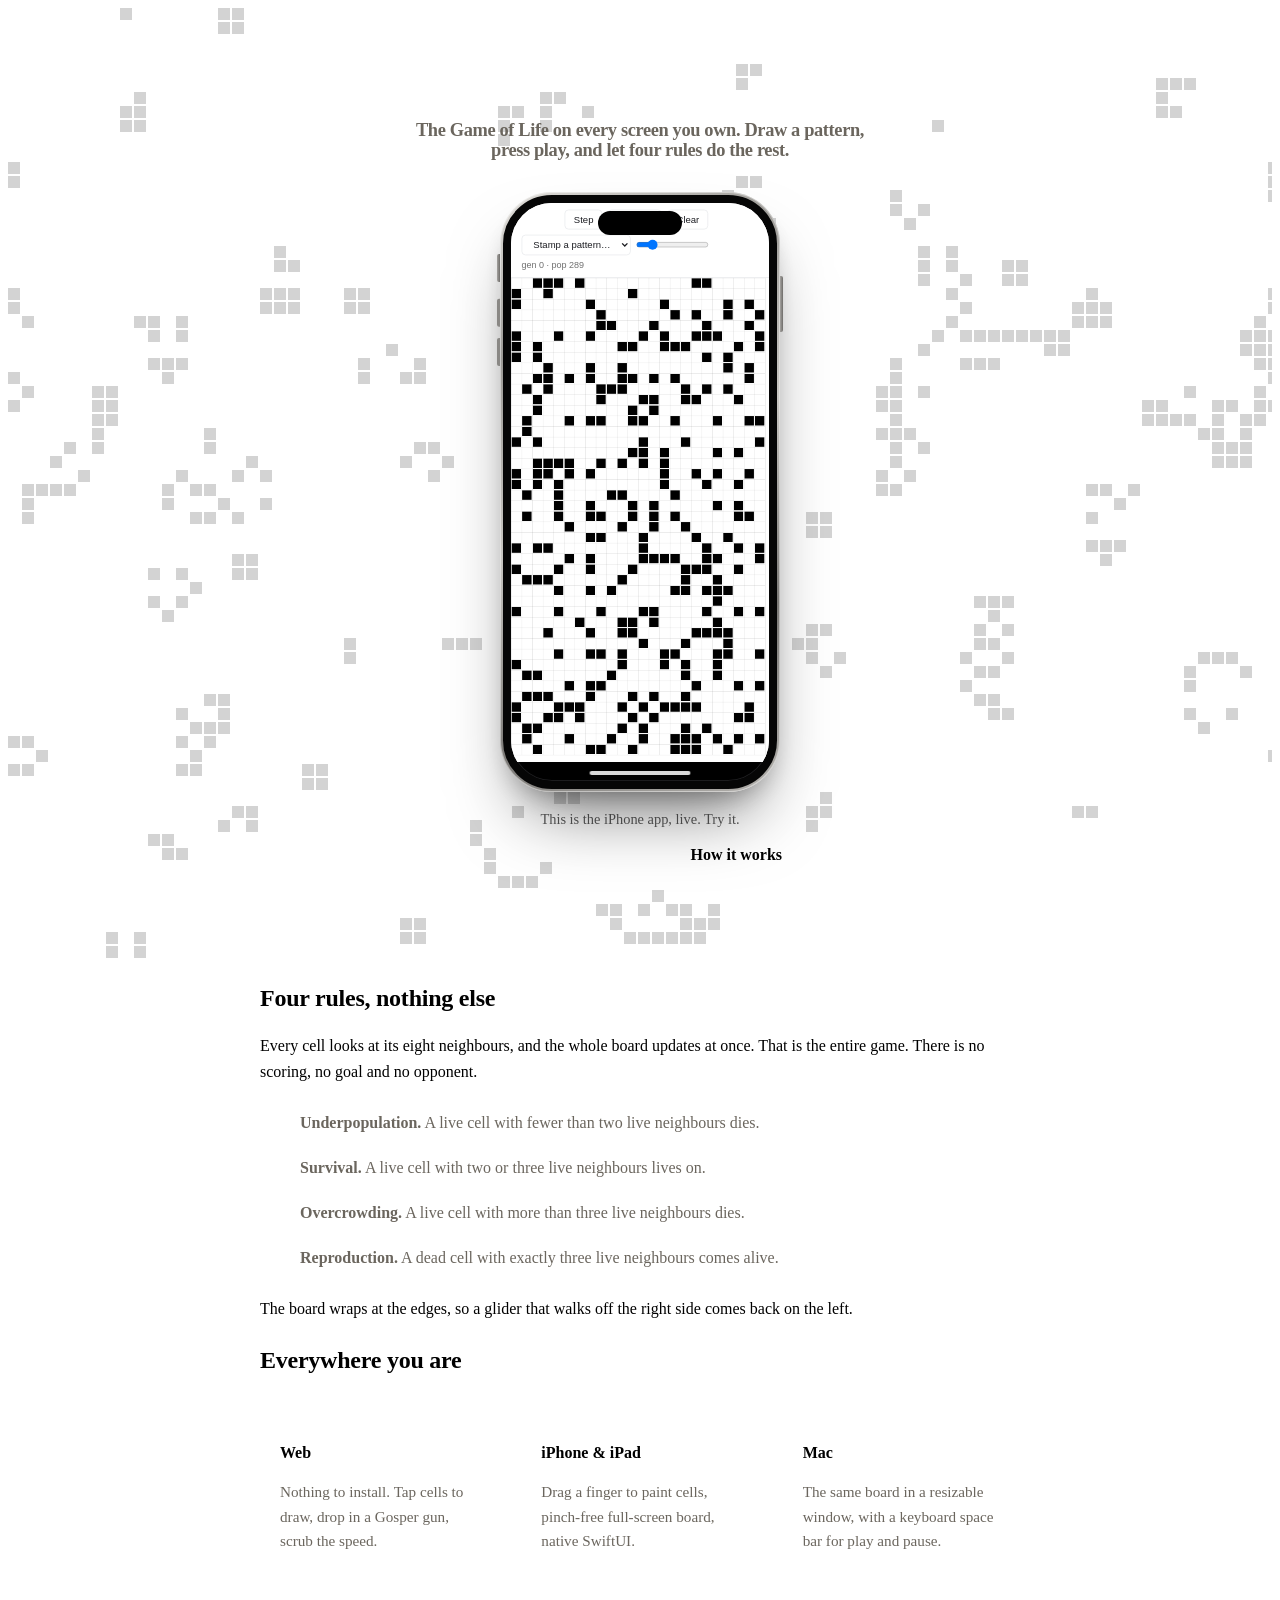
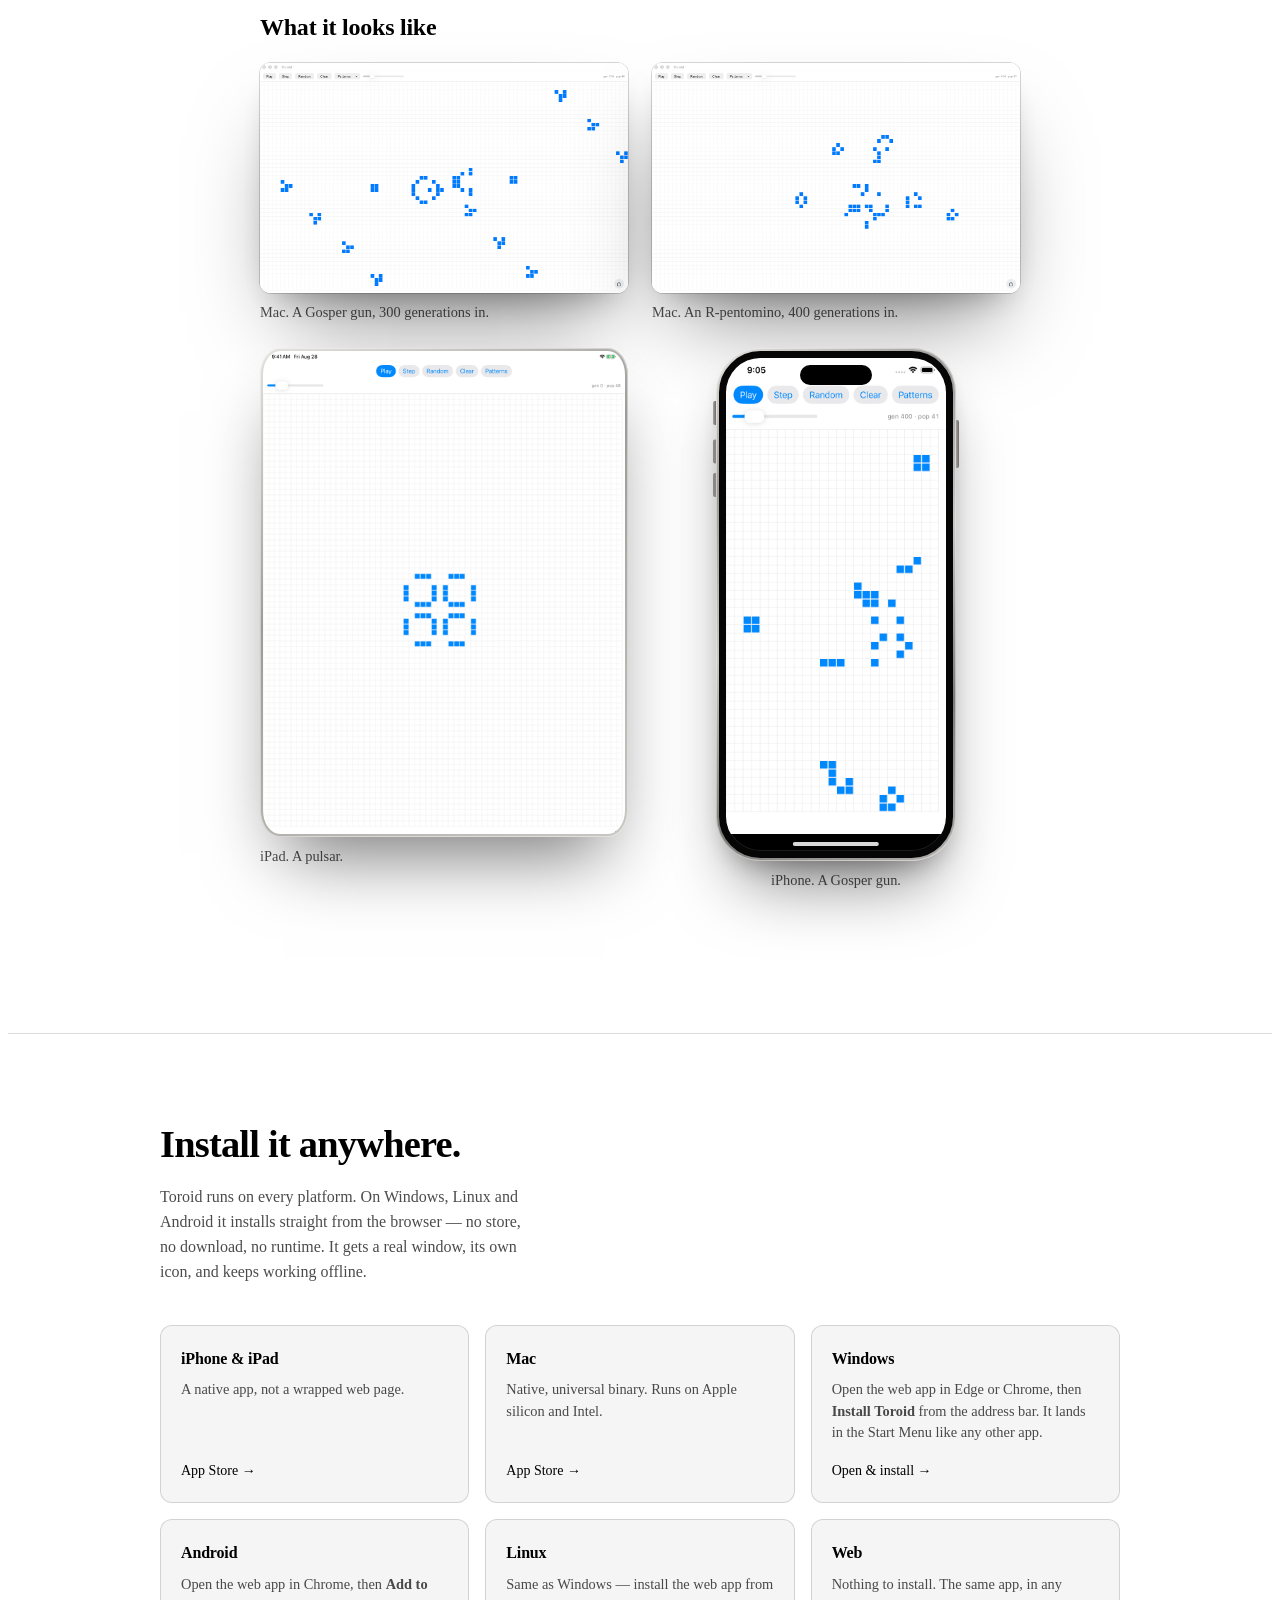
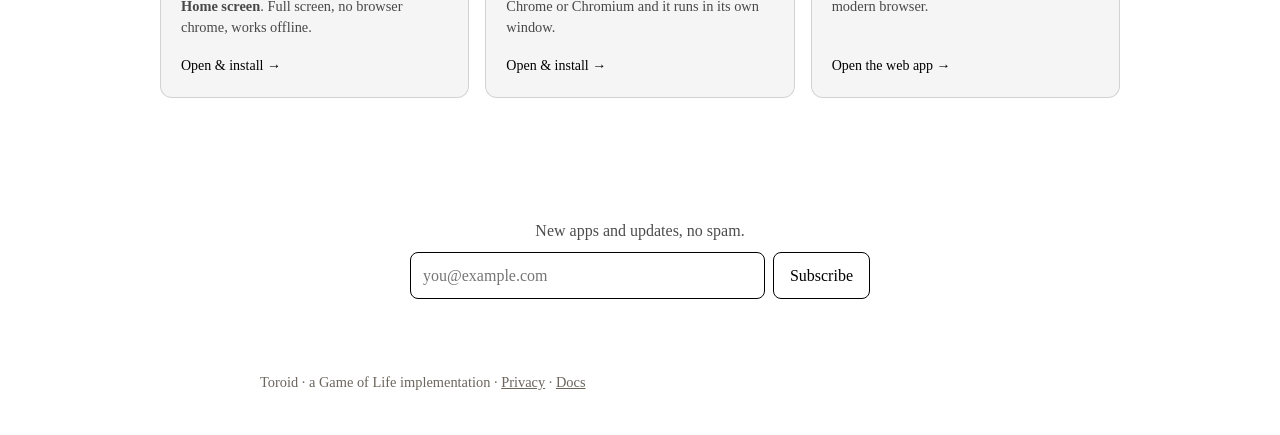
==== index.html @ a373581d "Landing: all content in landmarks, readable links and dark button, small text at 4.5:1 (axe clean) C" ====
<!DOCTYPE html>
<html lang="en">
<head>
<script>document.documentElement.classList.add('js');</script>
<meta charset="UTF-8">
<meta name="viewport" content="width=device-width, initial-scale=1.0">
<title>Toroid: the Game of Life, on every screen you own</title>
<meta property="og:image" content="https://toroid.jaybulb.com/og.png">
<meta property="og:url" content="https://toroid.jaybulb.com/">
<meta name="twitter:card" content="summary_large_image">
<meta name="twitter:image" content="https://toroid.jaybulb.com/og.png">
<link rel="canonical" href="https://toroid.jaybulb.com/">
<meta name="description" content="Conway's Game of Life for web, iPhone, iPad and Mac. Draw a pattern, press play, watch four rules do the rest. No accounts, no network, no ads.">
<meta name="theme-color" content="#f5f0e4">
<meta property="og:title" content="Toroid: the Game of Life">
<meta property="og:description" content="Draw a pattern, press play, watch four rules do the rest. Web, iOS and Mac.">
<meta property="og:type" content="website">
<link rel="icon" href="icon.svg" type="image/svg+xml">
<style>
@import url("https://jaybulb.com/tokens.css");
@import url("devices.css");
:root{--accent:var(--clay);--link:var(--clay-deep);}
@media (prefers-color-scheme: dark){:root{--link:var(--clay);}}
}
*, *::before, *::after { margin: 0; padding: 0; box-sizing: border-box; }
html { scroll-behavior: smooth; }
body {
  background: var(--bg); color: var(--text); font-family: var(--font-body);
  line-height: 1.6; -webkit-font-smoothing: antialiased;
}
a { color: var(--link, var(--accent)); text-decoration: none; }
a:hover { text-decoration: underline; }
.container { max-width: 760px; margin: 0 auto; padding: 0 1.5rem; }

.hero {
  position: relative; isolation: isolate; overflow: hidden;
  background: var(--accent-soft); padding: 6rem 0 5rem; text-align: center;
}
.hero .container { position: relative; z-index: 2; }
/* the hero background is a live board seeded with gliders, the product running */
#hero-canvas {
  position: absolute; inset: 0; z-index: 0; width: 100%; height: 100%;
  opacity: 0.5; pointer-events: none;
}
.hero::after {
  content: ""; position: absolute; inset: 0; z-index: 1; pointer-events: none;
  background: radial-gradient(ellipse at center, var(--accent-soft) 12%, transparent 72%);
}
h1 { font-size: clamp(2.2rem, 6vw, 3.2rem); line-height: 1.1; letter-spacing: -0.02em; }
.tagline { color: var(--text2); font-size: 1.15rem; margin: 1rem auto 2rem; max-width: 30rem; }
/* white on the dark clay (#e07856) is 3:1; solid buttons take the deeper clay in dark. Footer links underline so color is not the only cue. */
@media (prefers-color-scheme: dark) { .btn:not(.ghost) { background: #b5502c; border-color: #b5502c; } }
footer a { text-decoration: underline; }
/* the shared --text2 is 4.3:1 on the paper; a touch darker here so small text reads */
@media (prefers-color-scheme: light) { :root { --text2: #6b665e; } }
.cta { display: inline-flex; gap: 0.75rem; flex-wrap: wrap; justify-content: center; }
.btn {
  display: inline-block; padding: 0.7rem 1.5rem; border-radius: 6px;
  font-weight: 600; border: 1px solid var(--accent); background: var(--accent); color: #fff;
}
.btn:hover { text-decoration: none; opacity: 0.9; }
.btn.ghost { background: transparent; color: var(--link, var(--accent)); }

section { padding: 4rem 0; border-top: 1px solid var(--border); }
h2 { font-size: 1.5rem; letter-spacing: -0.01em; margin-bottom: 1rem; }
p + p { margin-top: 1rem; }
.rules { list-style: none; margin-top: 1rem; }
.rules li { padding: 0.6rem 0; border-bottom: 1px solid var(--border); color: var(--text2); }
.rules li b { color: var(--text); }
.grid { display: grid; gap: 1.5rem; grid-template-columns: repeat(auto-fit, minmax(220px, 1fr)); margin-top: 1.5rem; }
.card { background: var(--bg2); border: 1px solid var(--border); border-radius: 8px; padding: 1.25rem; }
.card h3 { font-size: 1rem; margin-bottom: 0.35rem; }
.card p { color: var(--text2); font-size: 0.95rem; }
footer { border-top: 1px solid var(--border); padding: 2rem 0; color: var(--text2); font-size: 0.9rem; }
.shots{display:grid;grid-template-columns:repeat(auto-fit,minmax(260px,1fr));gap:24px;align-items:start}
.shots figure{margin:0}
.shots .device{--device-w:100%;margin:0 auto}
.shots .device-iphone,.shots .device-android{--device-w:240px}
.shots figure:has(.device-iphone){display:flex;flex-direction:column;align-items:center}
.shots figcaption{margin-top:8px;font-size:.9rem;opacity:.7}

html.js .reveal{opacity:0;transform:translateY(20px)}
html.js .reveal.in-view{opacity:1;transform:translateY(0);transition:opacity .6s ease-out,transform .6s ease-out}
@media (prefers-reduced-motion: reduce){ html.js .reveal{opacity:1;transform:none} }
@media (prefers-reduced-motion: no-preference){ #hero-canvas{will-change:transform} }
</style>
  <link rel="manifest" href="/manifest.webmanifest">
  <link rel="apple-touch-icon" href="/icon-192.png">
  <meta name="apple-mobile-web-app-capable" content="yes">
<script>
// ponytail: UA sniff, good enough for a mockup. iphone is the default. ?embed = app only, for the landing demo frame.
(function(u,d){d=/Android/.test(u)?'android':/iPhone|iPad/.test(u)?'iphone':/Windows/.test(u)?'windows':/Mac/.test(u)?'mac':'iphone';document.documentElement.dataset.device=d;if(/[?&]embed\b/.test(location.search))document.documentElement.classList.add('embed')})(navigator.userAgent);
</script>
<style>
/* Live demo: the real app in a frame matching the visitor's device (nimble treatment) */
.demo{margin:2rem auto 0;text-align:center;position:relative;z-index:2}
.demo .device-screen{aspect-ratio:9/19.5}
.demo .device-mac .device-screen,.demo .device-windows .device-screen{aspect-ratio:16/10}
.demo .device-screen iframe{position:absolute;top:0;left:0;border:0;display:block;transform-origin:0 0;width:390px;height:845px;background:#fff}
.demo .device-mac .device-screen iframe,.demo .device-windows .device-screen iframe{width:1024px;height:640px}
.demo-caption{font-size:.9rem;opacity:.65;margin:1rem 0 0}
.embed .demo,.embed footer,.embed nav{display:none!important}
</style>
</head>
<body>

<header class="hero">
  <canvas id="hero-canvas" aria-hidden="true"></canvas>
  <div class="container">
    <h1 class="tagline">The Game of Life on every screen you own. Draw a pattern, press play, and let four rules do the rest.</h1>
<div class="demo">
  <div class="device device-iphone" id="demoFrame" data-title="Toroid"><div class="device-screen"><iframe id="demoApp" title="Toroid, live" loading="lazy" data-src="play.html?embed"></iframe></div></div>
  <p class="demo-caption">This is the <span id="demoDev">iPhone</span> app, live. Try it.</p>
</div>
<script>
(function(){var names={iphone:'iPhone',android:'Android',mac:'Mac',windows:'Windows'},dev=document.documentElement.dataset.device,f=document.getElementById('demoFrame'),i=document.getElementById('demoApp');
if(!names[dev])dev='iphone';f.className='device device-'+dev;document.getElementById('demoDev').textContent=names[dev];
if(!document.documentElement.classList.contains('embed'))i.src=i.dataset.src;
function fit(){i.style.transform='scale('+(i.parentNode.clientWidth/i.offsetWidth)+')';}fit();addEventListener('resize',fit);})();
</script>

    <div class="cta">
      <a class="btn" href="play.html">Play in the browser</a>
      <a class="btn ghost" href="#rules">How it works</a>
    </div>
  </div>
</header>

<main>
  <section id="rules" class="container reveal">
    <h2>Four rules, nothing else</h2>
    <p>Every cell looks at its eight neighbours, and the whole board updates at once. That is the entire game. There is no scoring, no goal and no opponent.</p>
    <ul class="rules">
      <li><b>Underpopulation.</b> A live cell with fewer than two live neighbours dies.</li>
      <li><b>Survival.</b> A live cell with two or three live neighbours lives on.</li>
      <li><b>Overcrowding.</b> A live cell with more than three live neighbours dies.</li>
      <li><b>Reproduction.</b> A dead cell with exactly three live neighbours comes alive.</li>
    </ul>
    <p>The board wraps at the edges, so a glider that walks off the right side comes back on the left.</p>
  </section>

  <section class="container reveal">
    <h2>Everywhere you are</h2>
    <div class="grid">
      <div class="card"><h3>Web</h3><p>Nothing to install. Tap cells to draw, drop in a Gosper gun, scrub the speed.</p></div>
      <div class="card"><h3>iPhone &amp; iPad</h3><p>Drag a finger to paint cells, pinch-free full-screen board, native SwiftUI.</p></div>
      <div class="card"><h3>Mac</h3><p>The same board in a resizable window, with a keyboard space bar for play and pause.</p></div>
    </div>
  </section>

  <section class="container reveal">
    <h2>What it looks like</h2>
    <div class="shots">
      <figure><div class="device device-mac has-chrome"><div class="device-screen"><img src="screenshots/mac-gun.png" alt="Toroid on Mac, a Gosper gun firing gliders" loading="lazy"></div></div><figcaption>Mac. A Gosper gun, 300 generations in.</figcaption></figure>
      <figure><div class="device device-mac has-chrome"><div class="device-screen"><img src="screenshots/mac-chaos.png" alt="Toroid on Mac, an R-pentomino after 400 generations" loading="lazy"></div></div><figcaption>Mac. An R-pentomino, 400 generations in.</figcaption></figure>
      <figure><div class="device device-ipad"><div class="device-screen"><img src="screenshots/ipad13-pulsar.png" alt="Toroid on iPad, a pulsar" loading="lazy"></div></div><figcaption>iPad. A pulsar.</figcaption></figure>
      <figure><div class="device device-iphone"><div class="device-screen"><img src="screenshots/iphone65-gun.png" alt="Toroid on iPhone, a Gosper gun" loading="lazy"></div></div><figcaption>iPhone. A Gosper gun.</figcaption></figure>
    </div>
  </section>

  <section class="container reveal">
    <h2>No accounts, no network</h2>
    <p>Toroid runs entirely on your device. There is no sign-in, no analytics and nothing to collect, because the game is a few hundred lines of arithmetic and never needs to talk to a server.</p>
  </section>


<style>
#install-anywhere{padding:5rem 0;border-top:1px solid color-mix(in srgb, currentColor 14%, transparent);}
#install-anywhere .xp-wrap{max-width:960px;margin:0 auto;padding:0 1.5rem;}
#install-anywhere h2{font-size:clamp(1.6rem,3.4vw,2.4rem);margin:0 0 .6rem;letter-spacing:-.02em;}
#install-anywhere .xp-lead{max-width:46ch;margin:0 0 2.5rem;opacity:.7;line-height:1.55;}
#install-anywhere .xp-grid{display:grid;gap:1rem;grid-template-columns:repeat(auto-fit,minmax(260px,1fr));}
#install-anywhere .xp-card{background:color-mix(in srgb, currentColor 4%, transparent);border:1px solid color-mix(in srgb, currentColor 14%, transparent);border-radius:12px;padding:1.25rem;display:flex;flex-direction:column;gap:.5rem;}
#install-anywhere .xp-card h3{margin:0;font-size:1rem;letter-spacing:-.01em;}
#install-anywhere .xp-card p{margin:0;font-size:.9rem;line-height:1.5;opacity:.7;flex:1;}
#install-anywhere .xp-card a{margin-top:.5rem;font-size:.875rem;font-weight:500;color:var(--link,var(--accent,currentColor));text-decoration:none;}
#install-anywhere .xp-card a:hover{text-decoration:underline;}
</style>

<section id="install-anywhere">
  <div class="xp-wrap">
    <h2>Install it anywhere.</h2>
    <p class="xp-lead">Toroid runs on every platform. On Windows, Linux and Android it installs straight from the browser &mdash; no store, no download, no runtime. It gets a real window, its own icon, and keeps working offline.</p>
    <div class="xp-grid">
    <div class="xp-card">
      <h3>iPhone &amp; iPad</h3>
      <p>A native app, not a wrapped web page.</p>
      <a href="https://apps.apple.com/app/id6806324937">App Store &rarr;</a>
    </div>
    <div class="xp-card">
      <h3>Mac</h3>
      <p>Native, universal binary. Runs on Apple silicon and Intel.</p>
      <a href="https://apps.apple.com/app/id6806324937">App Store &rarr;</a>
    </div>
    <div class="xp-card">
      <h3>Windows</h3>
      <p>Open the web app in Edge or Chrome, then <strong>Install Toroid</strong> from the address bar. It lands in the Start Menu like any other app.</p>
      <a href="https://toroid.jaybulb.com/play.html">Open &amp; install &rarr;</a>
    </div>
    <div class="xp-card">
      <h3>Android</h3>
      <p>Open the web app in Chrome, then <strong>Add to Home screen</strong>. Full screen, no browser chrome, works offline.</p>
      <a href="https://toroid.jaybulb.com/play.html">Open &amp; install &rarr;</a>
    </div>
    <div class="xp-card">
      <h3>Linux</h3>
      <p>Same as Windows &mdash; install the web app from Chrome or Chromium and it runs in its own window.</p>
      <a href="https://toroid.jaybulb.com/play.html">Open &amp; install &rarr;</a>
    </div>
    <div class="xp-card">
      <h3>Web</h3>
      <p>Nothing to install. The same app, in any modern browser.</p>
      <a href="https://toroid.jaybulb.com/play.html">Open the web app &rarr;</a>
    </div>
    </div>
  </div>
</section>

<!-- Email capture. Posts to authmail.jaybulb.com/signup (Resend "General" audience). No JS: the Worker 303s back to #signed-up. -->
<form class="jb-signup" action="https://authmail.jaybulb.com/signup" method="post">
  <label for="jb-email">New apps and updates, no spam.</label>
  <input id="jb-email" type="email" name="email" placeholder="you@example.com" autocomplete="email" required maxlength="254">
  <input type="text" name="website" tabindex="-1" autocomplete="off" aria-hidden="true" class="jb-hp">
  <button type="submit">Subscribe</button>
  <p id="signed-up" class="jb-msg" role="status">You're on the list.</p>
  <p id="signup-failed" class="jb-msg" role="status">That email didn't work. Try again?</p>
</form>
<style>
.jb-signup{display:flex;flex-wrap:wrap;gap:8px;justify-content:center;max-width:460px;margin:40px auto;padding:0 16px;font:inherit;color:inherit}
.jb-signup label{flex-basis:100%;text-align:center;opacity:.7}
.jb-signup input[type=email]{flex:1;min-width:200px;padding:10px 12px;border:1px solid currentColor;border-radius:8px;background:transparent;color:inherit;font:inherit}
.jb-signup button{padding:10px 16px;border:1px solid currentColor;border-radius:8px;background:transparent;color:inherit;font:inherit;cursor:pointer}
.jb-hp{position:absolute;left:-9999px;width:1px;height:1px}
.jb-msg{display:none;flex-basis:100%;text-align:center;margin:4px 0 0}
.jb-msg:target{display:block}
</style>

</main>

<footer><div class="container">Toroid · a Game of Life implementation · <a href="privacy.html">Privacy</a> &middot; <a href="https://jaybulb.com/docs.html#conway">Docs</a></div></footer>

<script src="life.js"></script>
<script>
// Hero background: a large sparse board, seeded with gliders so there is always motion.
(function () {
  const canvas = document.getElementById('hero-canvas');
  const ctx = canvas && canvas.getContext ? canvas.getContext('2d') : null;
  // The hero board is decoration. If anything about it fails, the page still reads fine
  // without it, so bail quietly rather than breaking the rest of the scripts.
  if (!ctx || typeof Life !== 'function') { if (canvas) canvas.style.display = 'none'; return; }
  const CELL = 14;
  let life, dpr;

  function seed() {
    const r = canvas.getBoundingClientRect();
    if (!r.width || !r.height) return false;
    dpr = window.devicePixelRatio || 1;
    canvas.width = r.width * dpr; canvas.height = r.height * dpr;
    ctx.setTransform(dpr, 0, 0, dpr, 0, 0);
    life = new Life(Math.max(8, Math.ceil(r.width / CELL)), Math.max(8, Math.ceil(r.height / CELL)));
    life.randomize(0.12);
    for (let i = 0; i < 6; i++) {
      life.stamp(PATTERNS.Glider,
        Math.floor(Math.random() * life.cols), Math.floor(Math.random() * life.rows));
    }
    return true;
  }

  function draw() {
    if (!life) return;
    ctx.clearRect(0, 0, canvas.width, canvas.height);
    ctx.fillStyle = getComputedStyle(document.body).getPropertyValue('color');
    ctx.globalAlpha = 0.35;
    for (let y = 0; y < life.rows; y++)
      for (let x = 0; x < life.cols; x++)
        if (life.get(x, y)) ctx.fillRect(x * CELL, y * CELL, CELL - 2, CELL - 2);
    ctx.globalAlpha = 1;
  }

  let last = 0;
  function loop(t) {
    if (!life) { requestAnimationFrame(loop); return; }
    if (t - last > 220) { life.step(); draw(); last = t; }
    // a board that has settled is a dead hero: reseed it
    if (life.generation > 600) seed();
    requestAnimationFrame(loop);
  }

  try {
    seed(); draw();
    if (!window.matchMedia('(prefers-reduced-motion: reduce)').matches) {
      requestAnimationFrame(loop);
      addEventListener('resize', seed);
    }
  } catch (e) {
    canvas.style.display = 'none';
    console.error('Toroid hero:', e);
  }
})();
</script>
  <script>if('serviceWorker' in navigator)addEventListener('load',()=>navigator.serviceWorker.register('/sw.js'));</script>

<script>
// Scroll-triggered reveal for content sections
(function () {
  var els = document.querySelectorAll('.reveal');
  if (!els.length) return;
  var io = new IntersectionObserver(function (entries) {
    entries.forEach(function (e) { if (e.isIntersecting) { e.target.classList.add('in-view'); io.unobserve(e.target); } });
  }, { threshold: 0.1 });
  els.forEach(function (el) { io.observe(el); });
})();
// Subtle parallax on the hero's live board canvas
(function () {
  var canvas = document.getElementById('hero-canvas');
  if (!canvas || window.matchMedia('(prefers-reduced-motion: reduce)').matches) return;
  var ticking = false;
  function apply() { canvas.style.transform = 'translateY(' + (window.scrollY * 0.1) + 'px)'; ticking = false; }
  window.addEventListener('scroll', function () { if (!ticking) { requestAnimationFrame(apply); ticking = true; } }, { passive: true });
})();
</script>
</body>
</html>
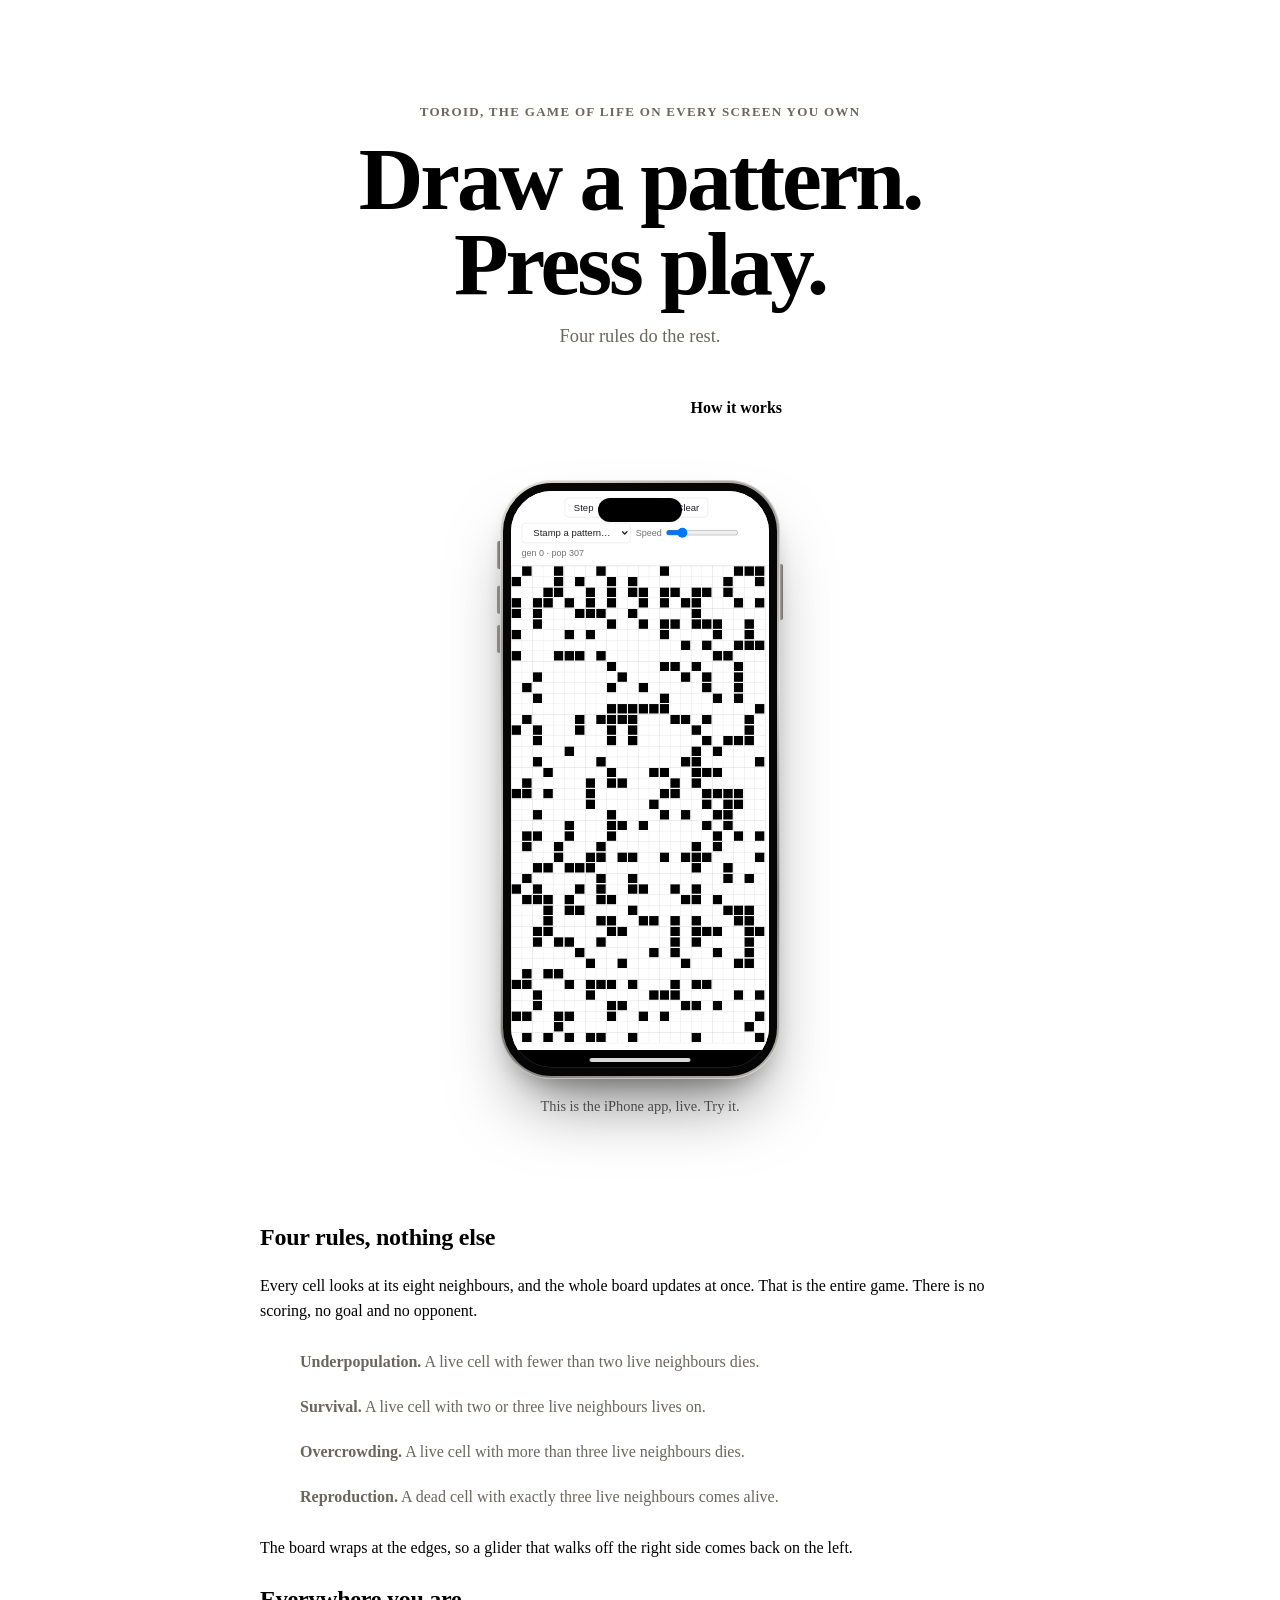
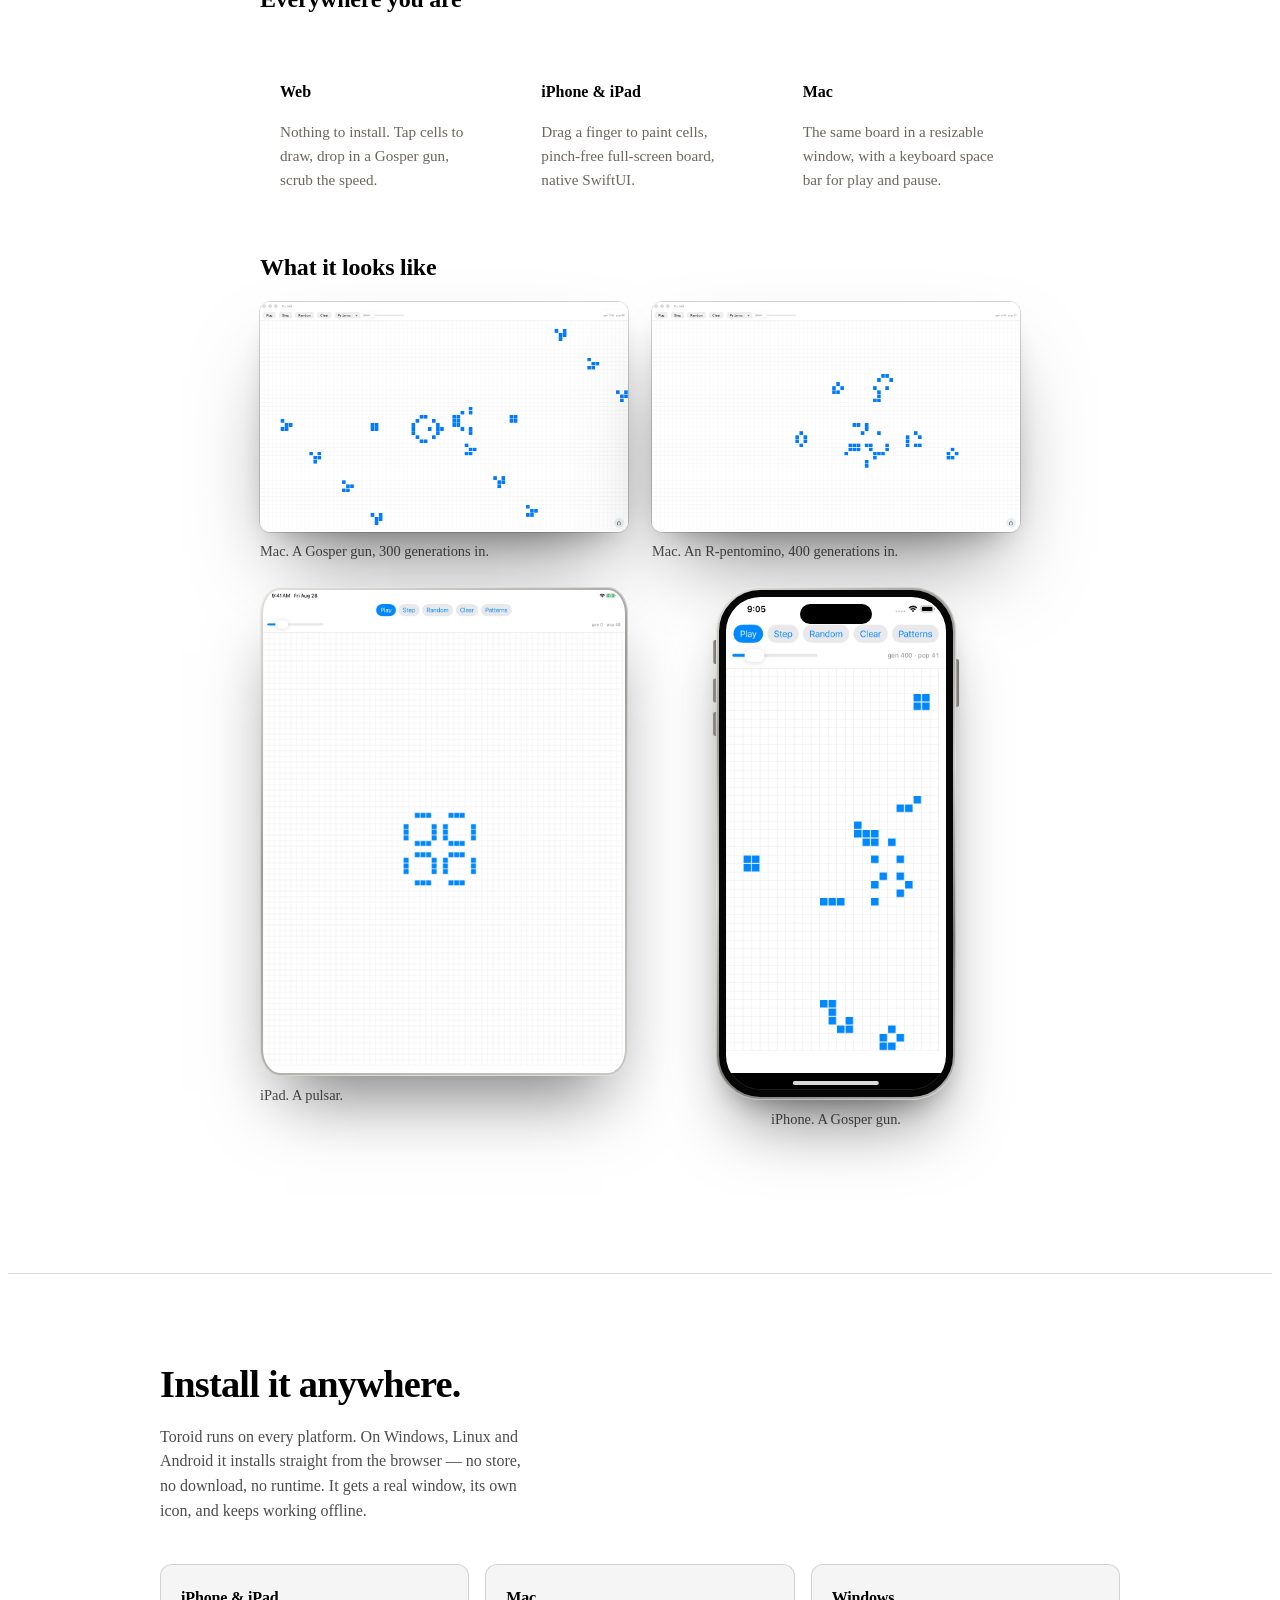
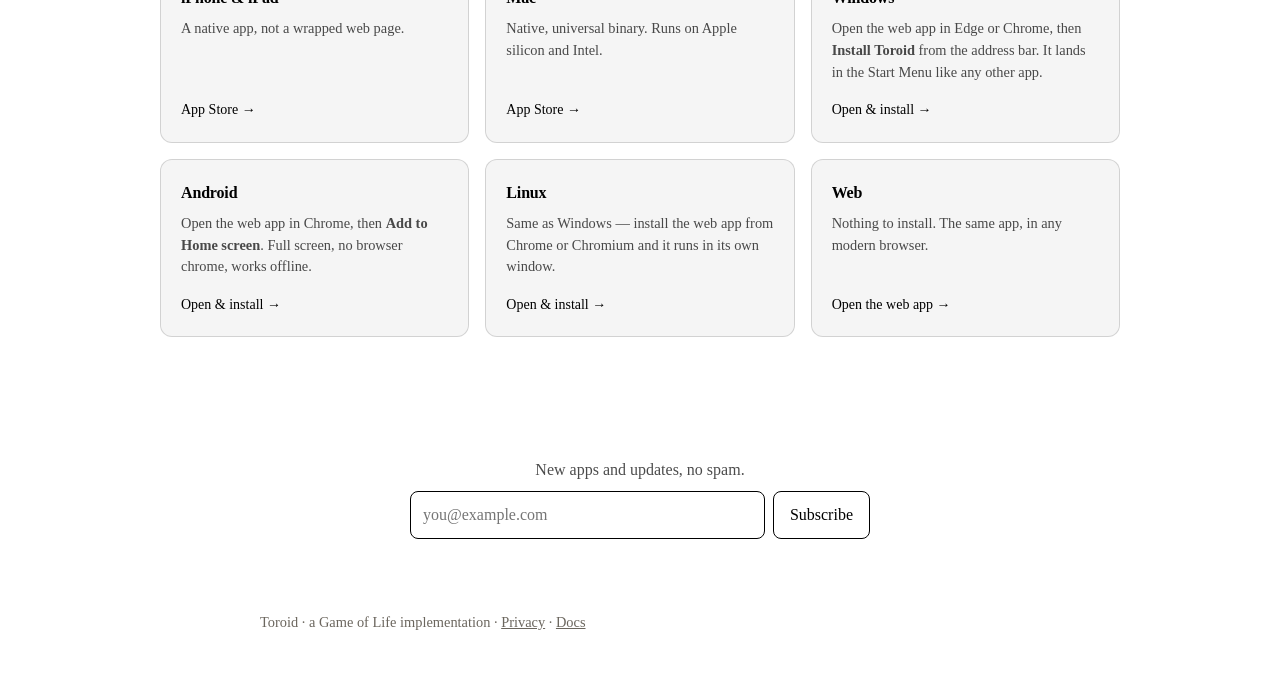
==== commit 1461e873: "Landing: tagline H1 with the name in the label; CSP lets Cloudflare's analytics beacon load Co-Autho" ====
--- a/index.html
+++ b/index.html
@@ -48,6 +48,10 @@
 }
 h1 { font-size: clamp(2.2rem, 6vw, 3.2rem); line-height: 1.1; letter-spacing: -0.02em; }
 .tagline { color: var(--text2); font-size: 1.15rem; margin: 1rem auto 2rem; max-width: 30rem; }
+/* the hero leads with the line that sells; the label carries the name */
+.hero-label { font-size: 13px; line-height: 16px; font-weight: 600; letter-spacing: .1em; text-transform: uppercase; color: var(--text2); margin: 0 0 16px; }
+.hero-h1 { font-size: clamp(44px, 7vw, 104px); line-height: .95; font-weight: 700; letter-spacing: -.035em; max-width: 1000px; margin: 0 auto; text-wrap: balance; }
+.hero .cta + .demo { margin-top: 48px; }
 /* white on the dark clay (#e07856) is 3:1; solid buttons take the deeper clay in dark. Footer links underline so color is not the only cue. */
 @media (prefers-color-scheme: dark) { .btn:not(.ghost) { background: #b5502c; border-color: #b5502c; } }
 footer a { text-decoration: underline; }
@@ -107,7 +111,13 @@
 <header class="hero">
   <canvas id="hero-canvas" aria-hidden="true"></canvas>
   <div class="container">
-    <h1 class="tagline">The Game of Life on every screen you own. Draw a pattern, press play, and let four rules do the rest.</h1>
+    <p class="hero-label">Toroid, the Game of Life on every screen you own</p>
+    <h1 class="hero-h1">Draw a pattern. Press play.</h1>
+    <p class="tagline">Four rules do the rest.</p>
+    <div class="cta">
+      <a class="btn" href="play.html">Play in the browser</a>
+      <a class="btn ghost" href="#rules">How it works</a>
+    </div>
 <div class="demo">
   <div class="device device-iphone" id="demoFrame" data-title="Toroid"><div class="device-screen"><iframe id="demoApp" title="Toroid, live" loading="lazy" data-src="play.html?embed"></iframe></div></div>
   <p class="demo-caption">This is the <span id="demoDev">iPhone</span> app, live. Try it.</p>
@@ -119,10 +129,6 @@
 function fit(){i.style.transform='scale('+(i.parentNode.clientWidth/i.offsetWidth)+')';}fit();addEventListener('resize',fit);})();
 </script>
 
-    <div class="cta">
-      <a class="btn" href="play.html">Play in the browser</a>
-      <a class="btn ghost" href="#rules">How it works</a>
-    </div>
   </div>
 </header>
 
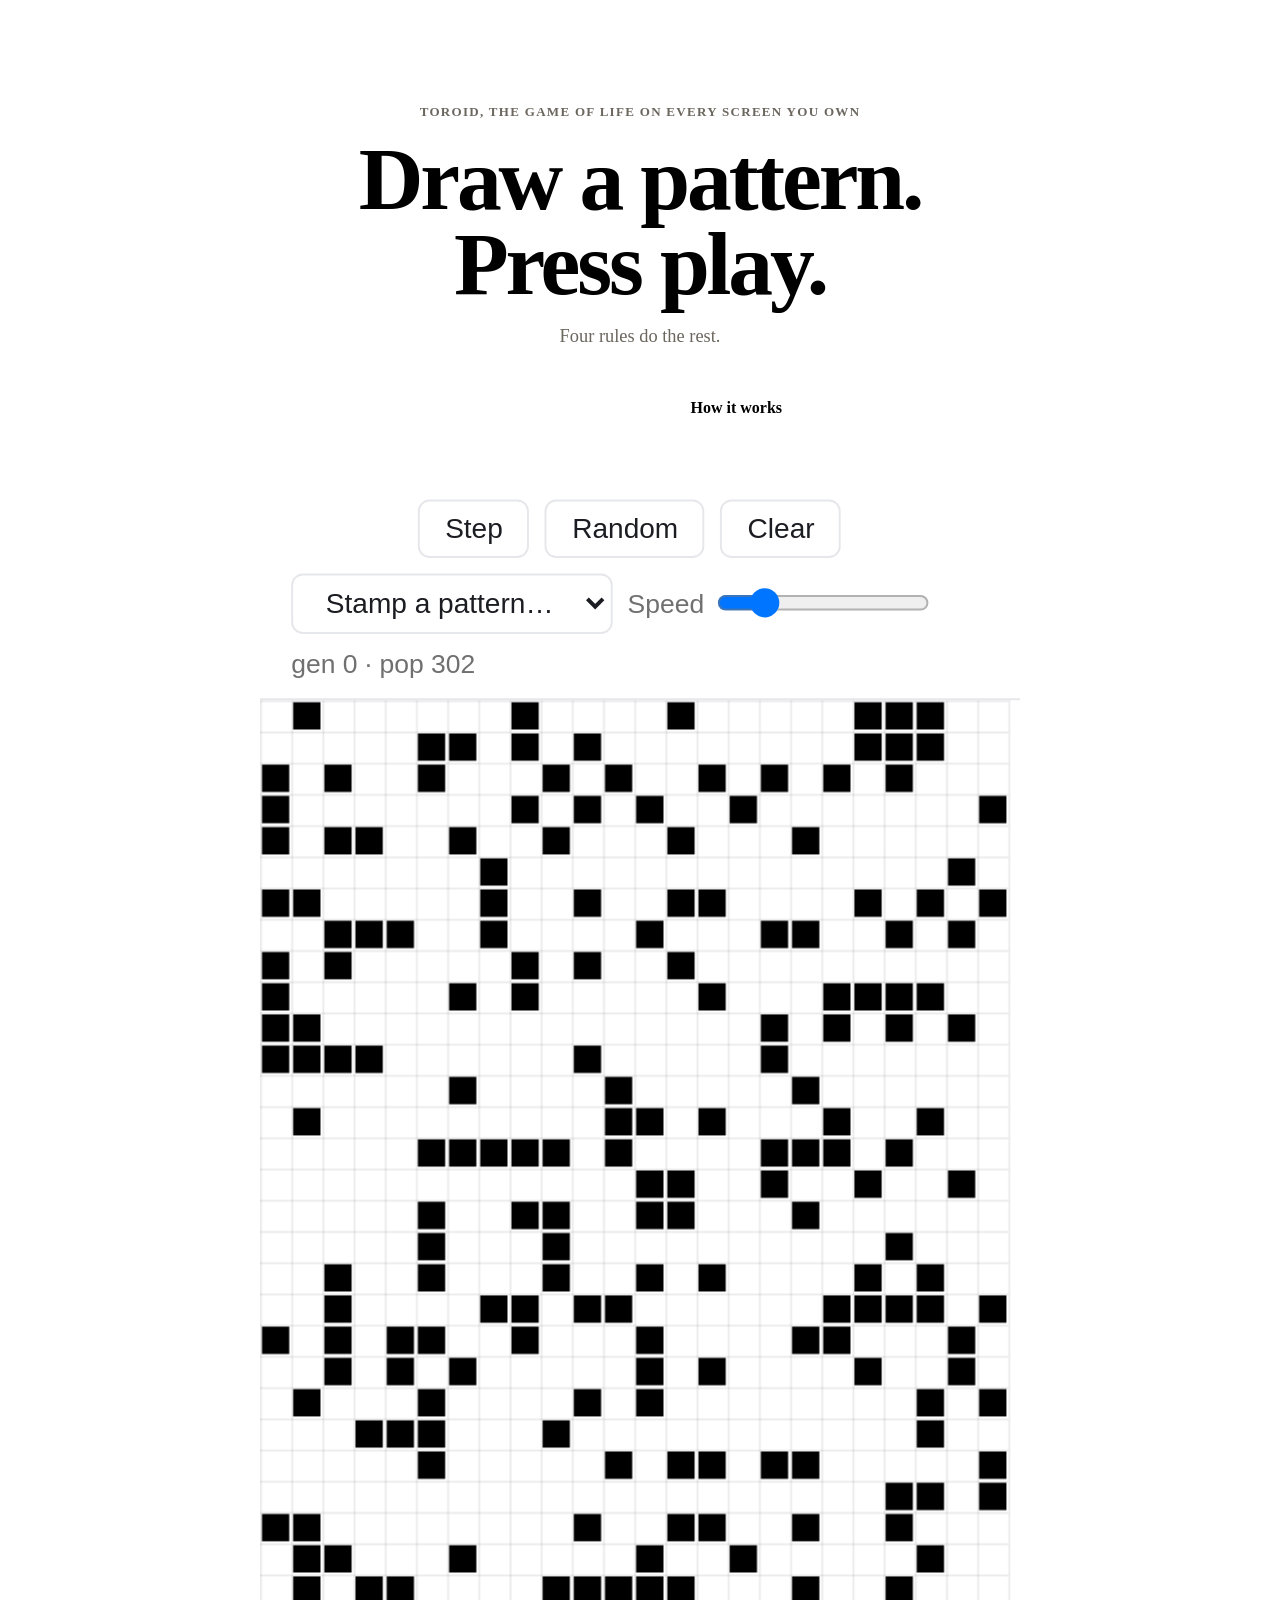
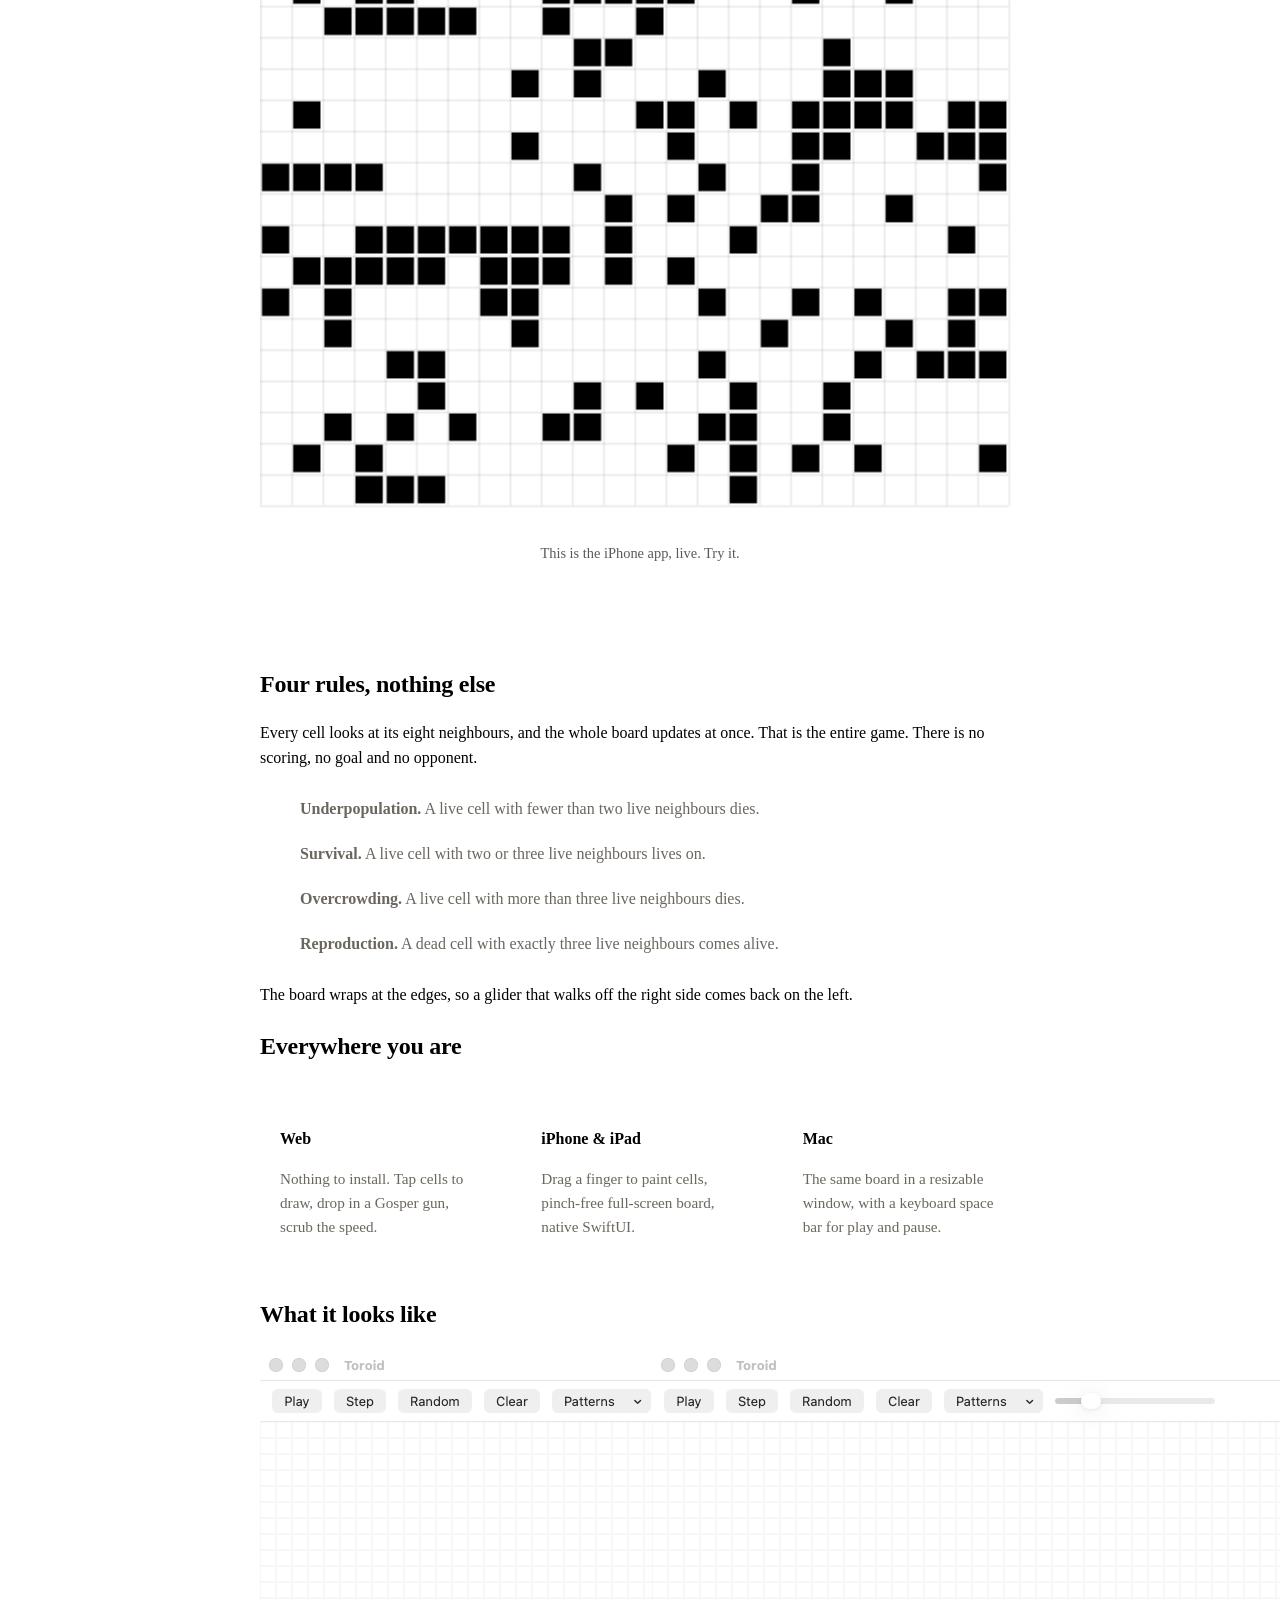
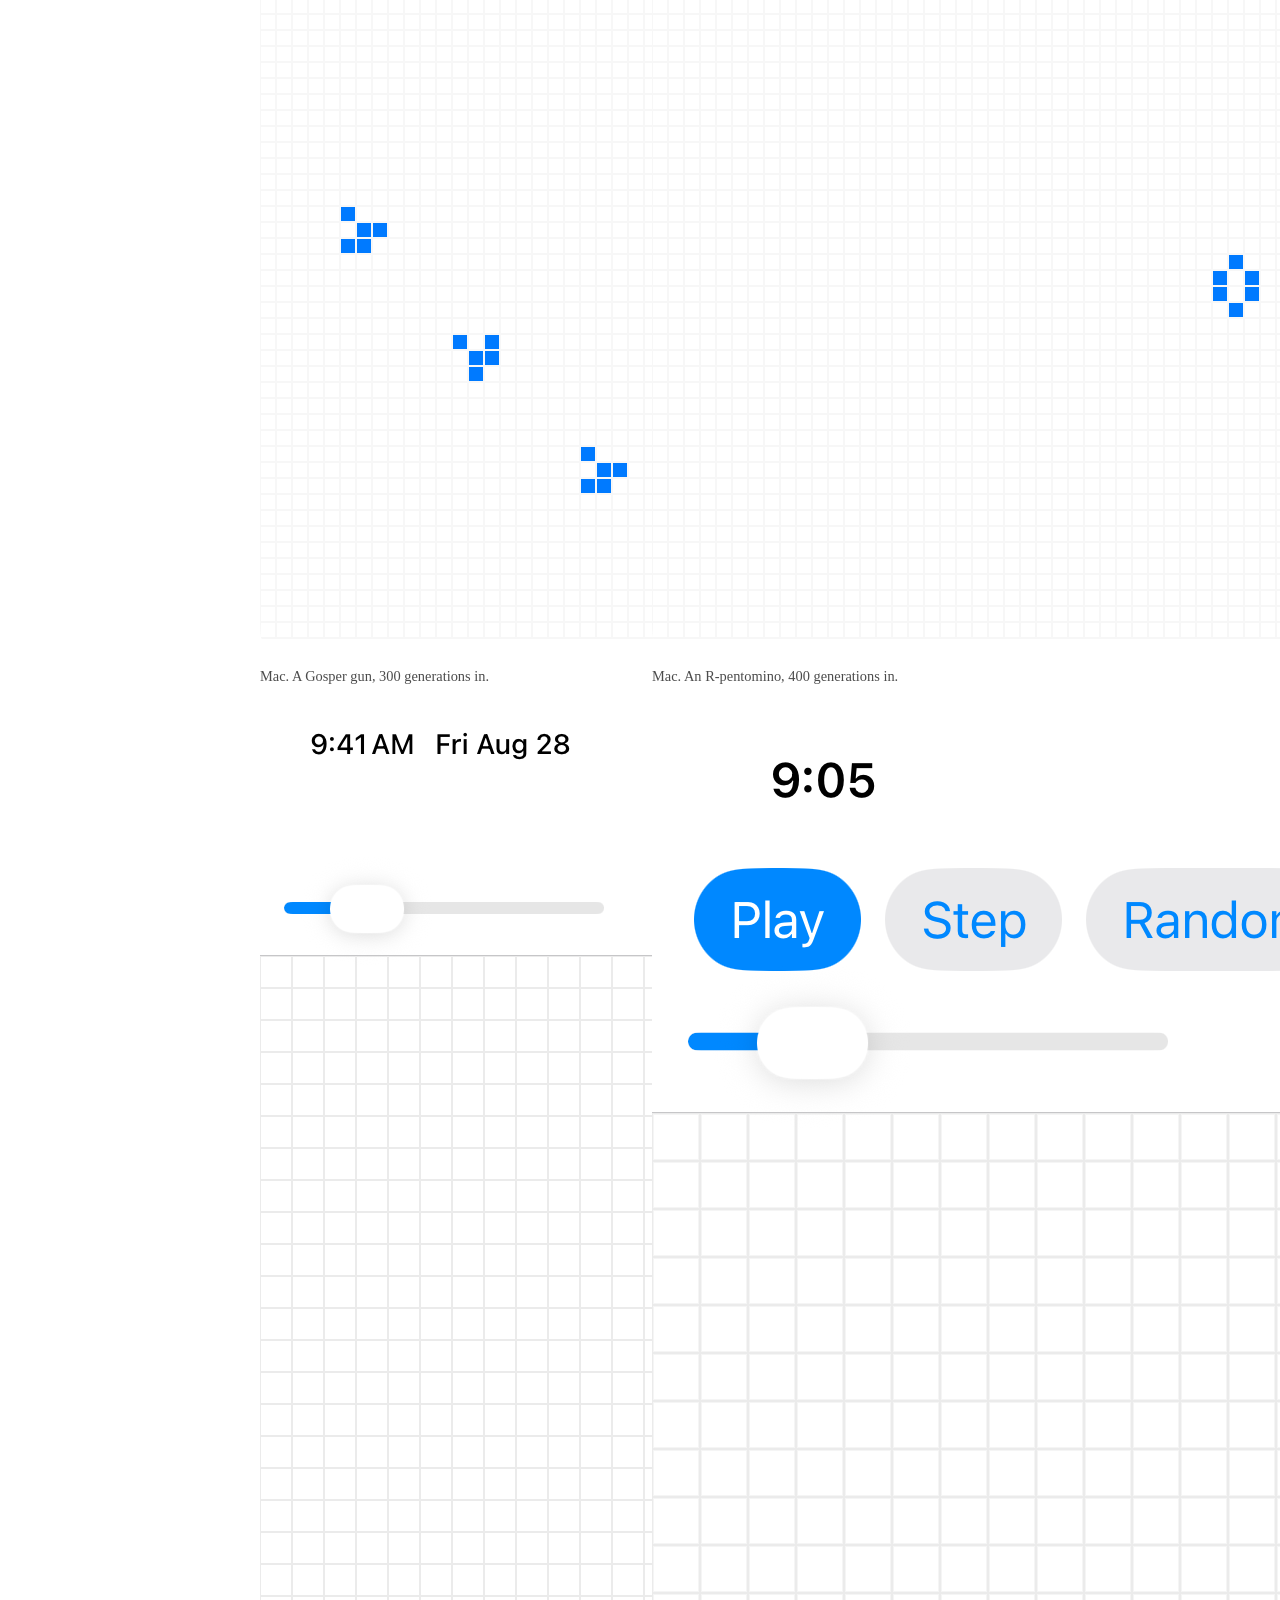
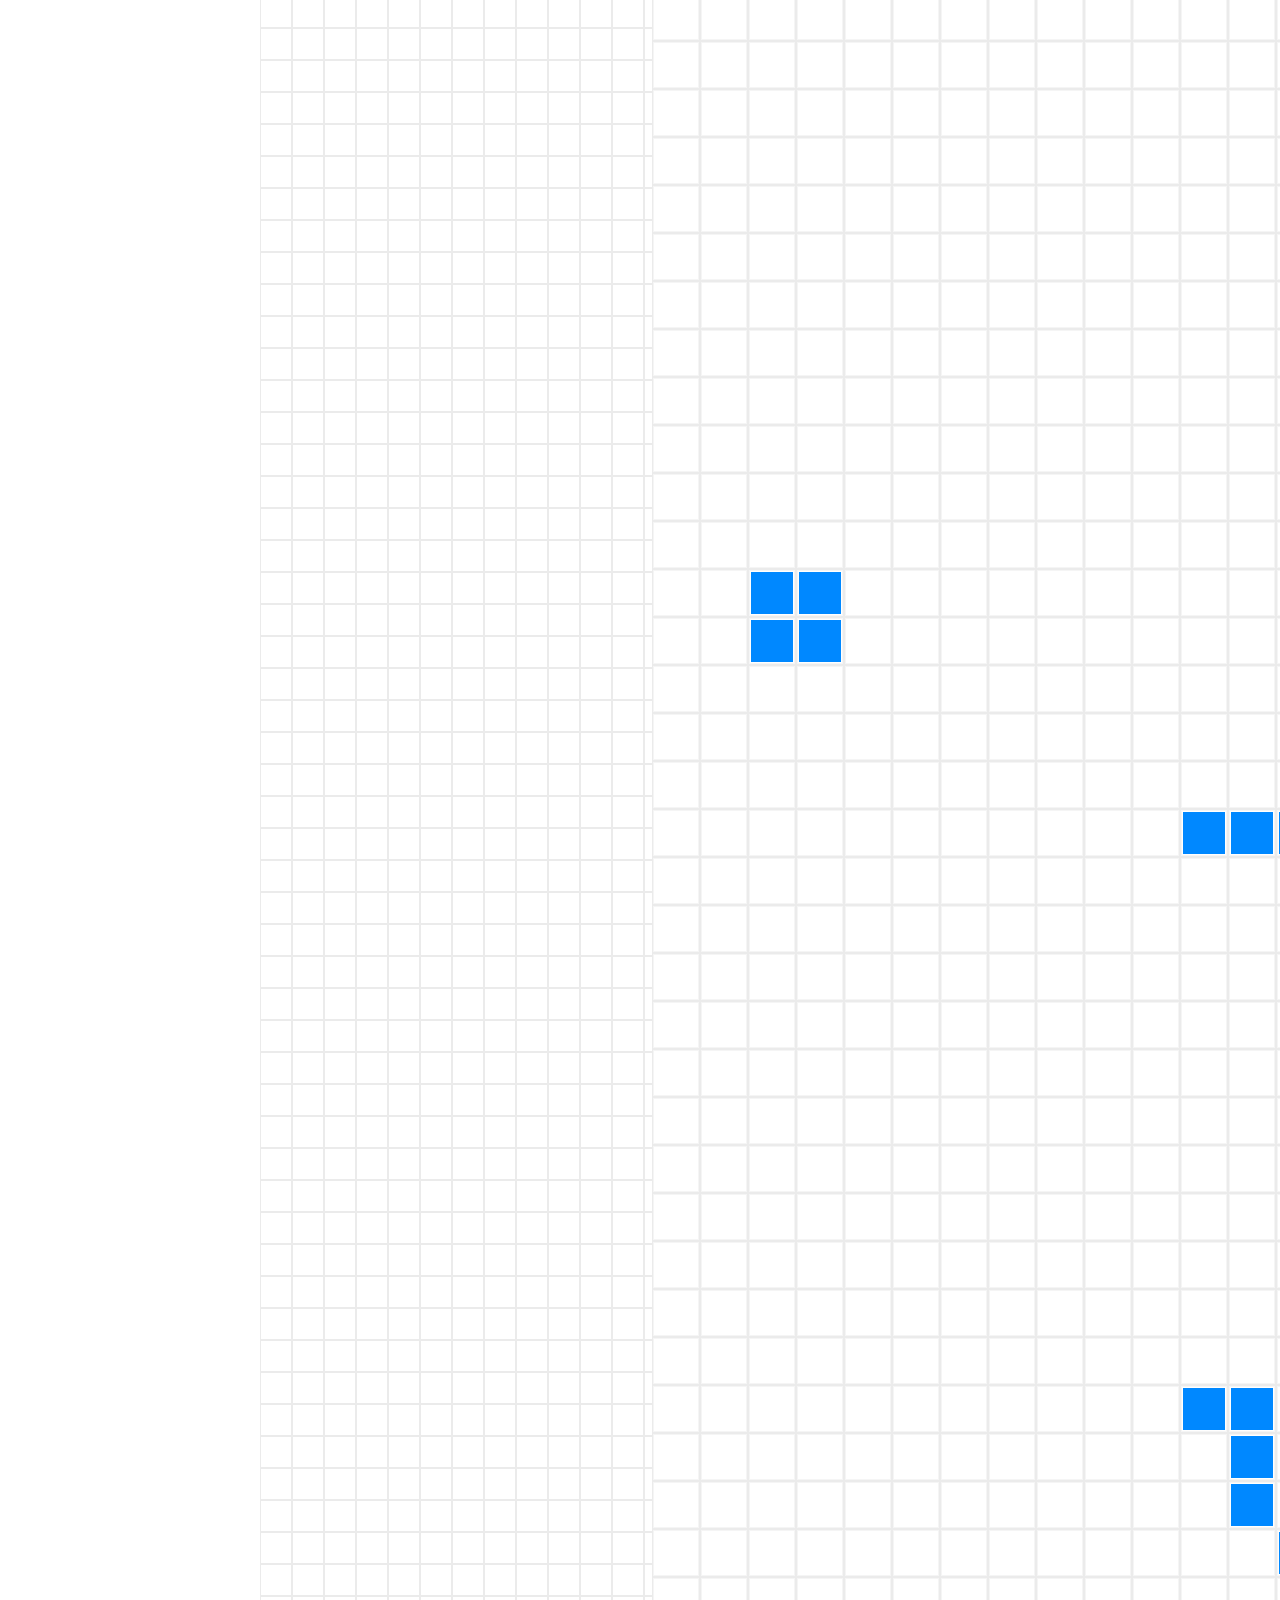
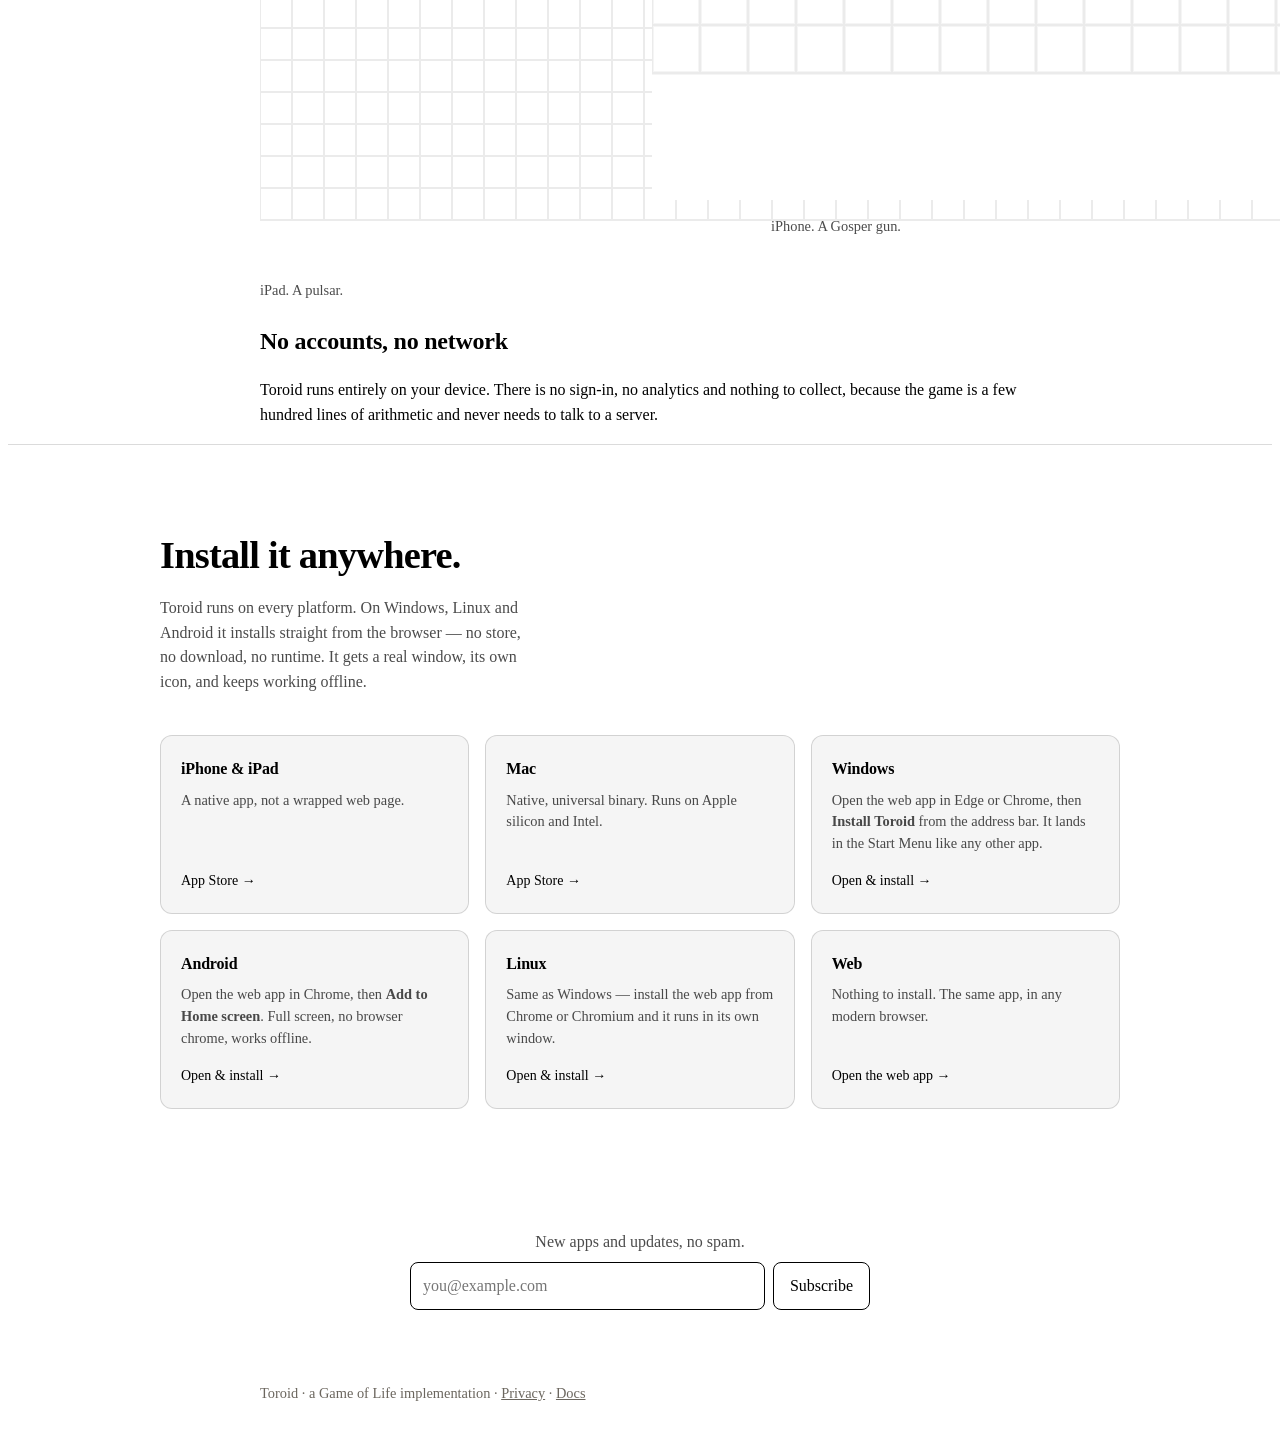
==== commit 7d7f14b4: "Landing: white paper in light mode, not the shared cream Co-Authored-By: Claude Opus 5.5 <noreply@an" ====
--- a/index.html
+++ b/index.html
@@ -17,6 +17,8 @@
 <meta property="og:type" content="website">
 <link rel="icon" href="icon.svg" type="image/svg+xml">
 <style>
+/* white paper, not the shared cream (Joshua 2026-11-01); dark mode keeps the shared tokens */
+@media (prefers-color-scheme: light) { :root { --color-bg: #fff; --color-bg2: #f5f5f7; --color-hairline: #e5e5ea; } }
 @import url("https://jaybulb.com/tokens.css");
 @import url("devices.css");
 :root{--accent:var(--clay);--link:var(--clay-deep);}
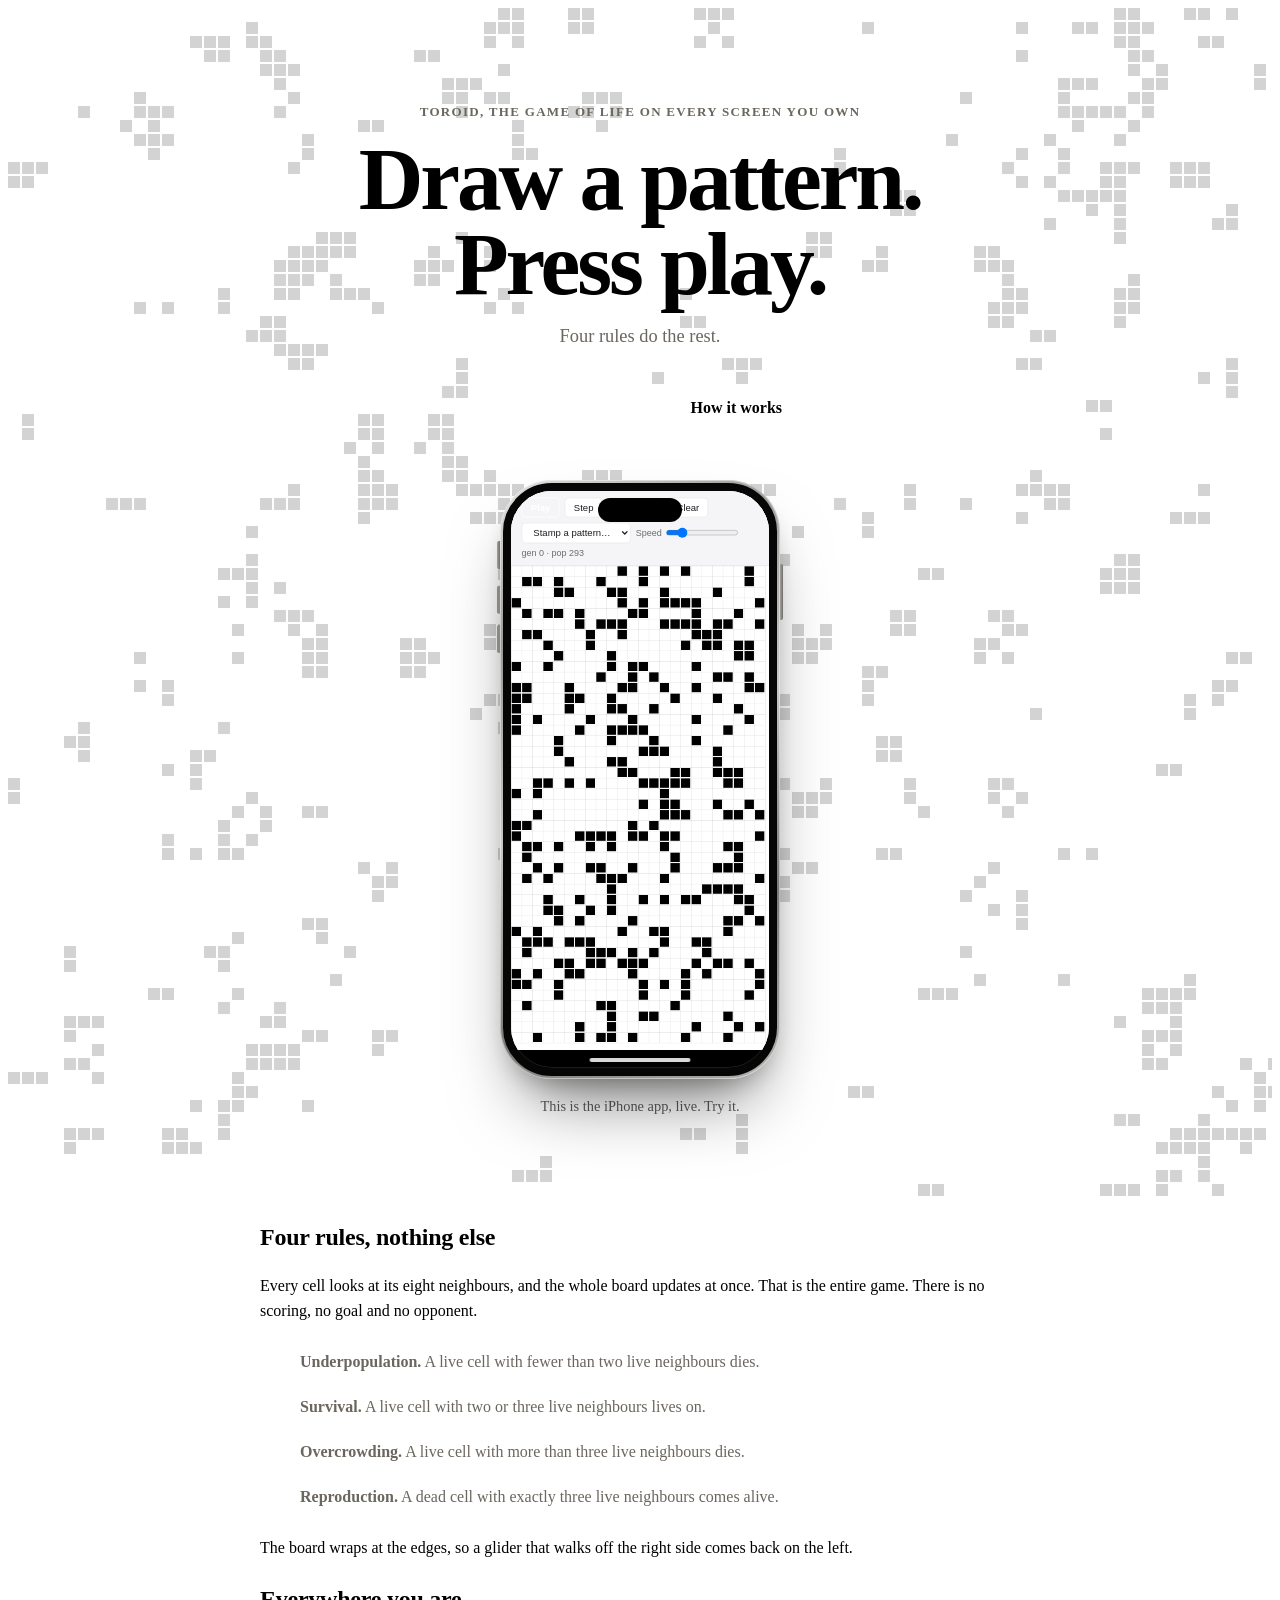
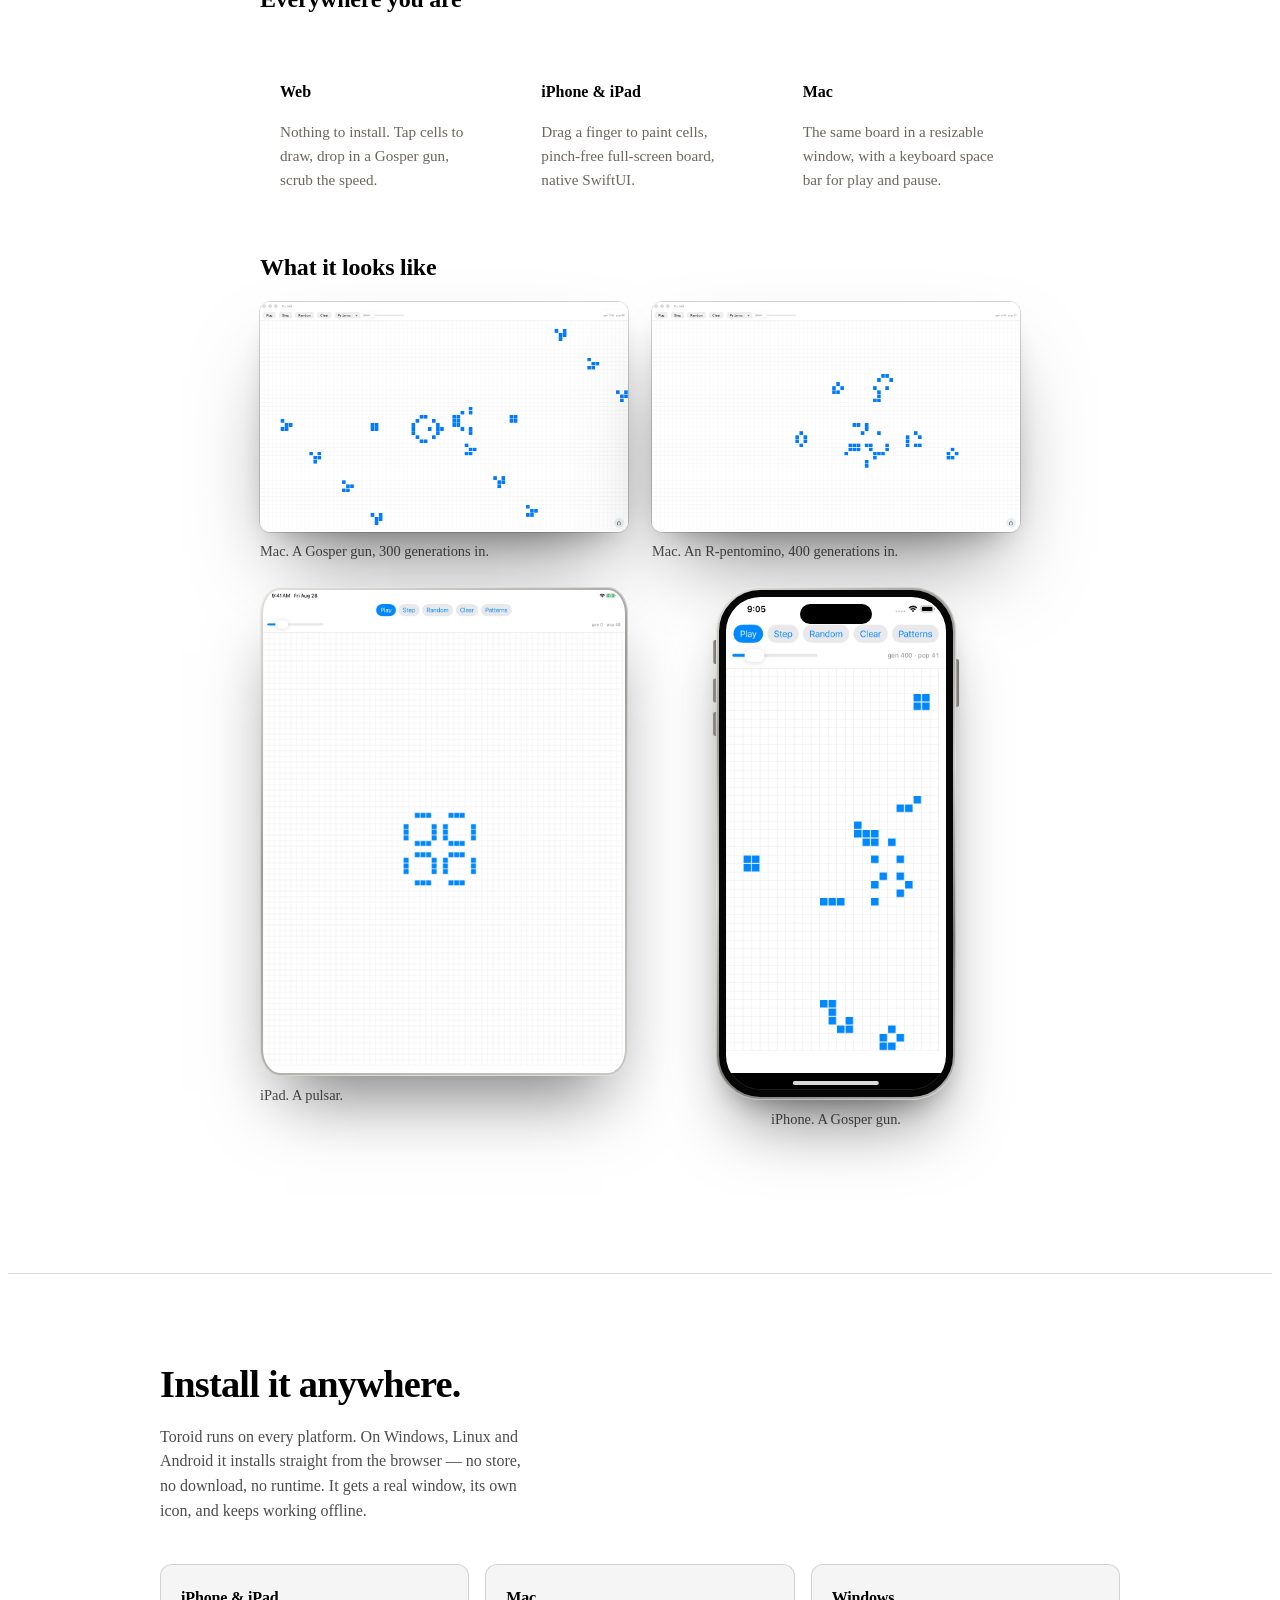
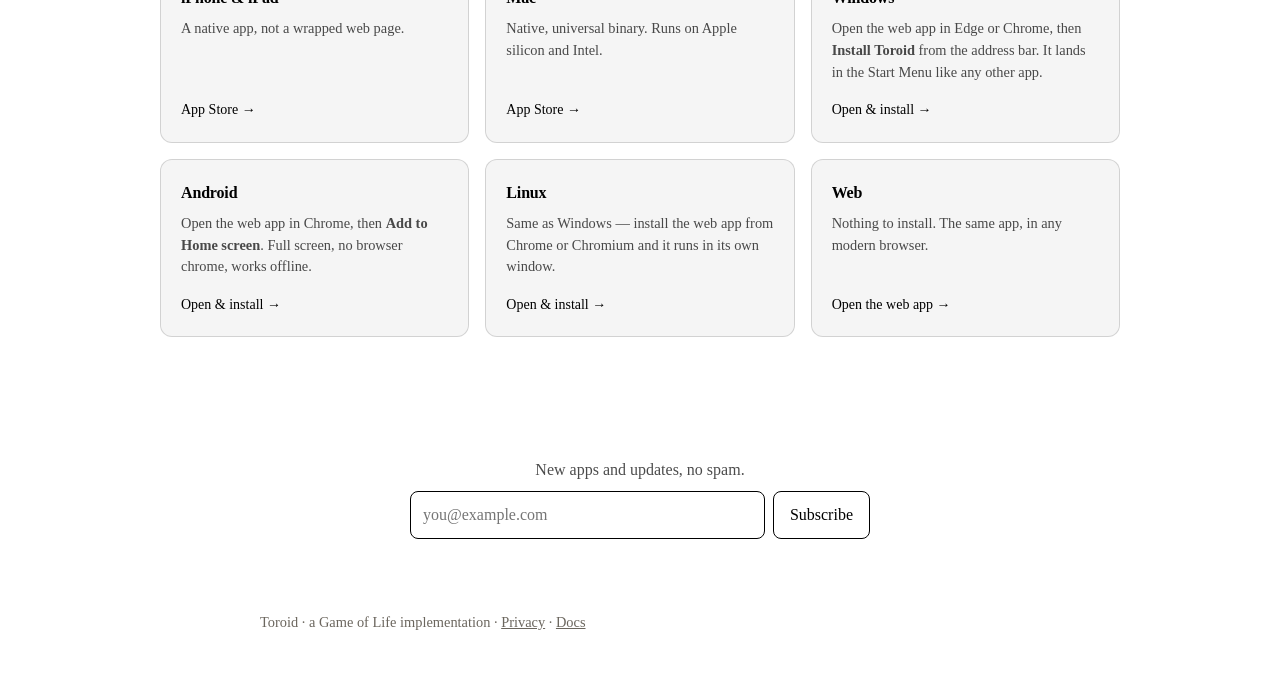
==== commit 2df1242e: "Landing and play: white in light mode; the override sits after the @imports Co-Authored-By: Claude O" ====
--- a/index.html
+++ b/index.html
@@ -11,16 +11,16 @@
 <meta name="twitter:image" content="https://toroid.jaybulb.com/og.png">
 <link rel="canonical" href="https://toroid.jaybulb.com/">
 <meta name="description" content="Conway's Game of Life for web, iPhone, iPad and Mac. Draw a pattern, press play, watch four rules do the rest. No accounts, no network, no ads.">
-<meta name="theme-color" content="#f5f0e4">
+<meta name="theme-color" content="#ffffff">
 <meta property="og:title" content="Toroid: the Game of Life">
 <meta property="og:description" content="Draw a pattern, press play, watch four rules do the rest. Web, iOS and Mac.">
 <meta property="og:type" content="website">
 <link rel="icon" href="icon.svg" type="image/svg+xml">
 <style>
+@import url("https://jaybulb.com/tokens.css");
+@import url("devices.css");
 /* white paper, not the shared cream (Joshua 2026-11-01); dark mode keeps the shared tokens */
 @media (prefers-color-scheme: light) { :root { --color-bg: #fff; --color-bg2: #f5f5f7; --color-hairline: #e5e5ea; } }
-@import url("https://jaybulb.com/tokens.css");
-@import url("devices.css");
 :root{--accent:var(--clay);--link:var(--clay-deep);}
 @media (prefers-color-scheme: dark){:root{--link:var(--clay);}}
 }
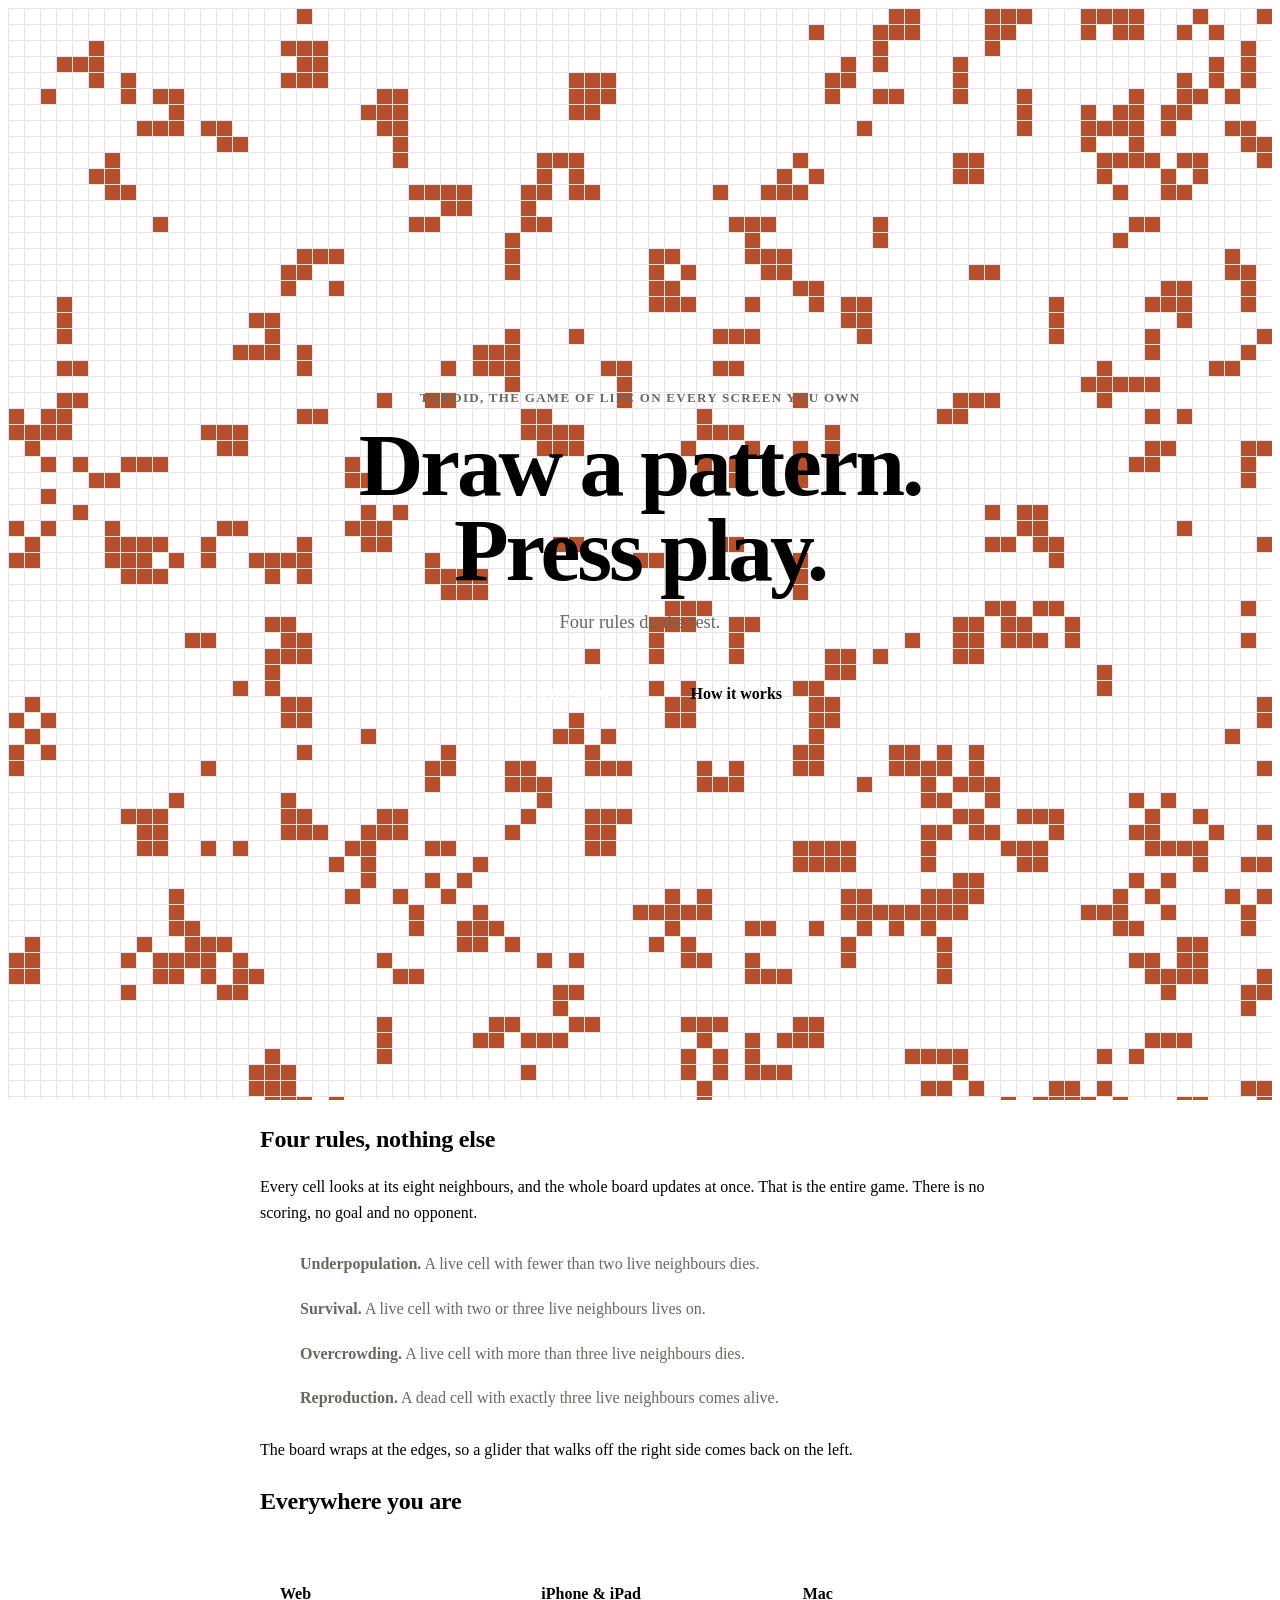
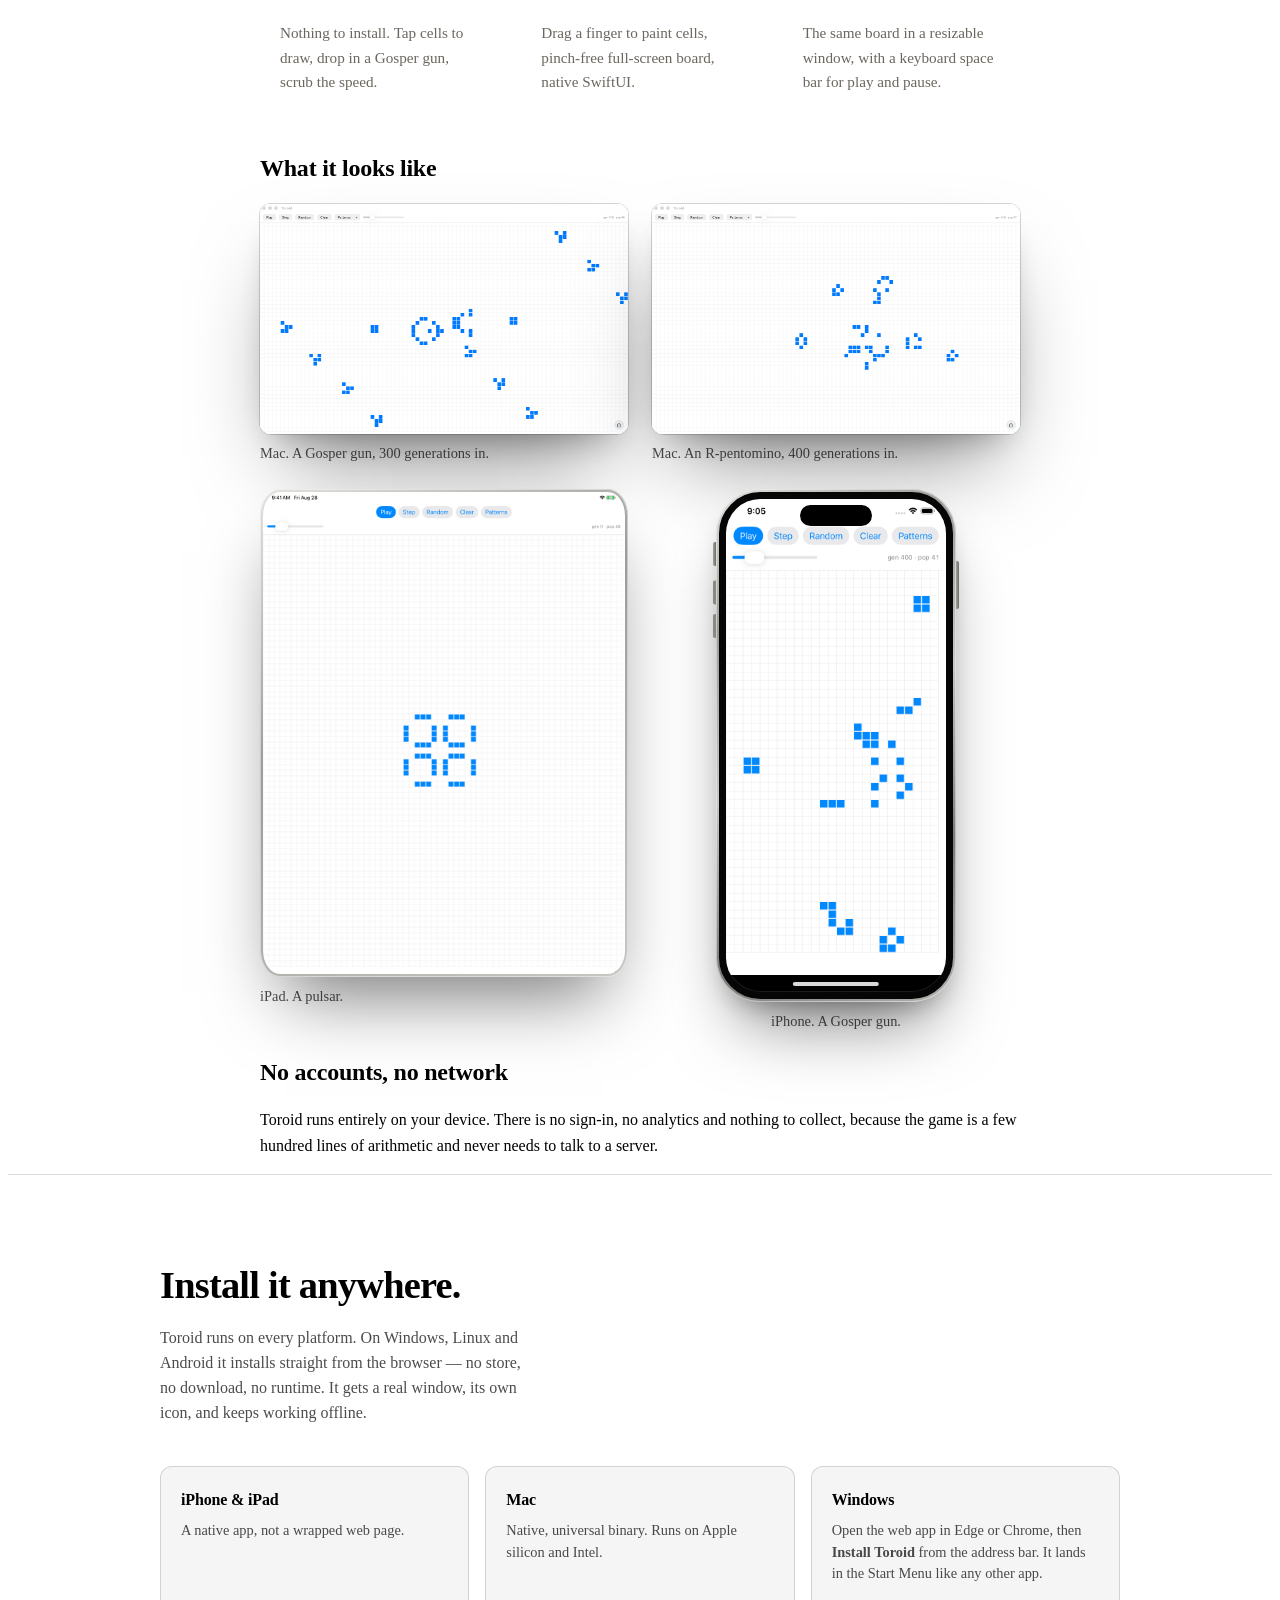
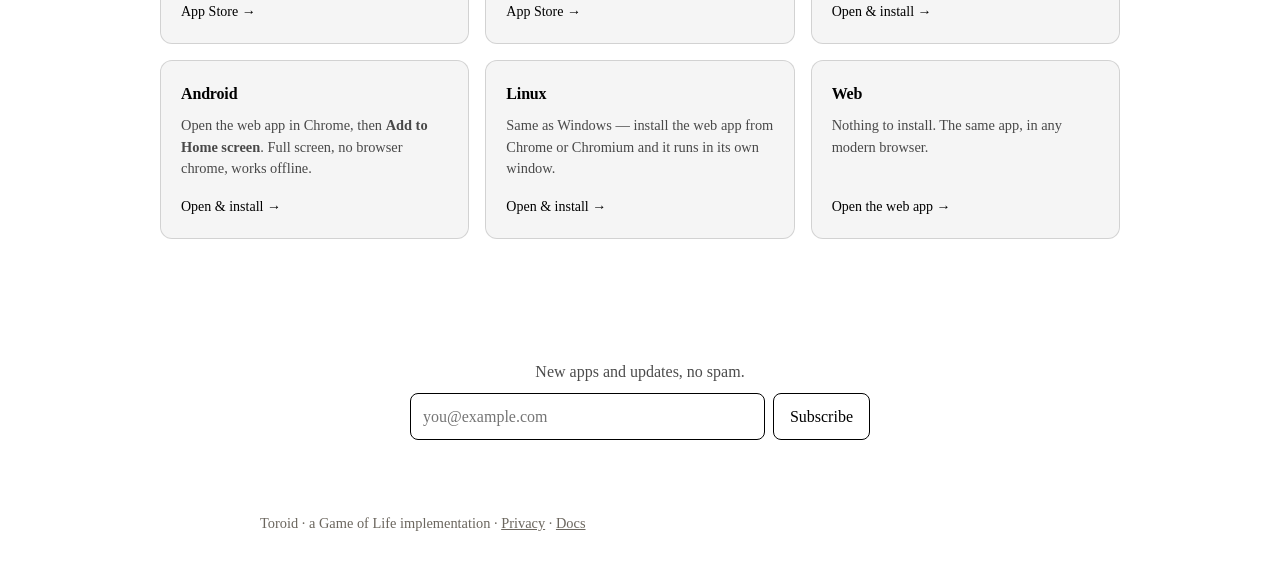
==== commit 2d7a5c5c: "Landing: the hero is the game, full screen behind the copy, with parallax; the window demo is gone C" ====
--- a/index.html
+++ b/index.html
@@ -35,25 +35,30 @@
 .container { max-width: 760px; margin: 0 auto; padding: 0 1.5rem; }
 
 .hero {
-  position: relative; isolation: isolate; overflow: hidden;
-  background: var(--accent-soft); padding: 6rem 0 5rem; text-align: center;
+  position: relative; isolation: isolate; overflow: hidden; text-align: center;
+  min-height: 100vh; min-height: 100svh; display: flex; align-items: center; justify-content: center;
+  padding: 6rem 0; background: var(--bg);
 }
 .hero .container { position: relative; z-index: 2; }
-/* the hero background is a live board seeded with gliders, the product running */
+/* the hero background is the game itself, full screen: a live board in the app's clay cells and grid */
 #hero-canvas {
-  position: absolute; inset: 0; z-index: 0; width: 100%; height: 100%;
-  opacity: 0.5; pointer-events: none;
-}
+  position: absolute; inset: 0; z-index: 0; width: 100%; height: 100%; pointer-events: none;
+}
+/* paper behind the copy so it reads, open board at the edges, a soft foot into the next section */
 .hero::after {
   content: ""; position: absolute; inset: 0; z-index: 1; pointer-events: none;
-  background: radial-gradient(ellipse at center, var(--accent-soft) 12%, transparent 72%);
-}
+  background: radial-gradient(ellipse 46% 40% at 50% 50%, var(--bg) 35%, color-mix(in srgb, var(--bg) 55%, transparent) 70%, transparent 100%),
+              linear-gradient(transparent 80%, var(--bg));
+}
+@media (max-width: 600px) {
+  .hero::after { background: radial-gradient(ellipse 85% 34% at 50% 50%, var(--bg) 45%, color-mix(in srgb, var(--bg) 55%, transparent) 75%, transparent 100%), linear-gradient(transparent 80%, var(--bg)); }
+}
+.hero .btn.ghost { background: var(--bg); }
 h1 { font-size: clamp(2.2rem, 6vw, 3.2rem); line-height: 1.1; letter-spacing: -0.02em; }
 .tagline { color: var(--text2); font-size: 1.15rem; margin: 1rem auto 2rem; max-width: 30rem; }
 /* the hero leads with the line that sells; the label carries the name */
 .hero-label { font-size: 13px; line-height: 16px; font-weight: 600; letter-spacing: .1em; text-transform: uppercase; color: var(--text2); margin: 0 0 16px; }
 .hero-h1 { font-size: clamp(44px, 7vw, 104px); line-height: .95; font-weight: 700; letter-spacing: -.035em; max-width: 1000px; margin: 0 auto; text-wrap: balance; }
-.hero .cta + .demo { margin-top: 48px; }
 /* white on the dark clay (#e07856) is 3:1; solid buttons take the deeper clay in dark. Footer links underline so color is not the only cue. */
 @media (prefers-color-scheme: dark) { .btn:not(.ghost) { background: #b5502c; border-color: #b5502c; } }
 footer a { text-decoration: underline; }
@@ -120,16 +125,6 @@
       <a class="btn" href="play.html">Play in the browser</a>
       <a class="btn ghost" href="#rules">How it works</a>
     </div>
-<div class="demo">
-  <div class="device device-iphone" id="demoFrame" data-title="Toroid"><div class="device-screen"><iframe id="demoApp" title="Toroid, live" loading="lazy" data-src="play.html?embed"></iframe></div></div>
-  <p class="demo-caption">This is the <span id="demoDev">iPhone</span> app, live. Try it.</p>
-</div>
-<script>
-(function(){var names={iphone:'iPhone',android:'Android',mac:'Mac',windows:'Windows'},dev=document.documentElement.dataset.device,f=document.getElementById('demoFrame'),i=document.getElementById('demoApp');
-if(!names[dev])dev='iphone';f.className='device device-'+dev;document.getElementById('demoDev').textContent=names[dev];
-if(!document.documentElement.classList.contains('embed'))i.src=i.dataset.src;
-function fit(){i.style.transform='scale('+(i.parentNode.clientWidth/i.offsetWidth)+')';}fit();addEventListener('resize',fit);})();
-</script>
 
   </div>
 </header>
@@ -256,7 +251,7 @@
   // The hero board is decoration. If anything about it fails, the page still reads fine
   // without it, so bail quietly rather than breaking the rest of the scripts.
   if (!ctx || typeof Life !== 'function') { if (canvas) canvas.style.display = 'none'; return; }
-  const CELL = 14;
+  const CELL = 16;
   let life, dpr;
 
   function seed() {
@@ -266,7 +261,7 @@
     canvas.width = r.width * dpr; canvas.height = r.height * dpr;
     ctx.setTransform(dpr, 0, 0, dpr, 0, 0);
     life = new Life(Math.max(8, Math.ceil(r.width / CELL)), Math.max(8, Math.ceil(r.height / CELL)));
-    life.randomize(0.12);
+    life.randomize(0.16);
     for (let i = 0; i < 6; i++) {
       life.stamp(PATTERNS.Glider,
         Math.floor(Math.random() * life.cols), Math.floor(Math.random() * life.rows));
@@ -274,21 +269,25 @@
     return true;
   }
 
+  const css = (n) => getComputedStyle(document.documentElement).getPropertyValue(n).trim();
   function draw() {
     if (!life) return;
-    ctx.clearRect(0, 0, canvas.width, canvas.height);
-    ctx.fillStyle = getComputedStyle(document.body).getPropertyValue('color');
-    ctx.globalAlpha = 0.35;
+    const w = canvas.width / dpr, h = canvas.height / dpr;
+    ctx.clearRect(0, 0, w, h);
+    // the grid, as in the app
+    ctx.fillStyle = css('--color-hairline') || 'rgba(0,0,0,.08)';
+    for (let x = 0; x <= w; x += CELL) ctx.fillRect(x, 0, 1, h);
+    for (let y = 0; y <= h; y += CELL) ctx.fillRect(0, y, w, 1);
+    ctx.fillStyle = css('--accent') || '#b5502c';
     for (let y = 0; y < life.rows; y++)
       for (let x = 0; x < life.cols; x++)
-        if (life.get(x, y)) ctx.fillRect(x * CELL, y * CELL, CELL - 2, CELL - 2);
-    ctx.globalAlpha = 1;
+        if (life.get(x, y)) ctx.fillRect(x * CELL + 1, y * CELL + 1, CELL - 1, CELL - 1);
   }
 
   let last = 0;
   function loop(t) {
     if (!life) { requestAnimationFrame(loop); return; }
-    if (t - last > 220) { life.step(); draw(); last = t; }
+    if (t - last > 140) { life.step(); draw(); last = t; }
     // a board that has settled is a dead hero: reseed it
     if (life.generation > 600) seed();
     requestAnimationFrame(loop);
@@ -323,7 +322,15 @@
   var canvas = document.getElementById('hero-canvas');
   if (!canvas || window.matchMedia('(prefers-reduced-motion: reduce)').matches) return;
   var ticking = false;
-  function apply() { canvas.style.transform = 'translateY(' + (window.scrollY * 0.1) + 'px)'; ticking = false; }
+  var copy = document.querySelector('.hero .container');
+  function apply() {
+    var y = window.scrollY, h = innerHeight;
+    if (y < h * 1.2) {
+      canvas.style.transform = 'translateY(' + (y * 0.45) + 'px)';
+      if (copy) { copy.style.transform = 'translateY(' + (y * 0.2) + 'px)'; copy.style.opacity = Math.max(0, 1 - y / (h * 0.7)); }
+    }
+    ticking = false;
+  }
   window.addEventListener('scroll', function () { if (!ticking) { requestAnimationFrame(apply); ticking = true; } }, { passive: true });
 })();
 </script>
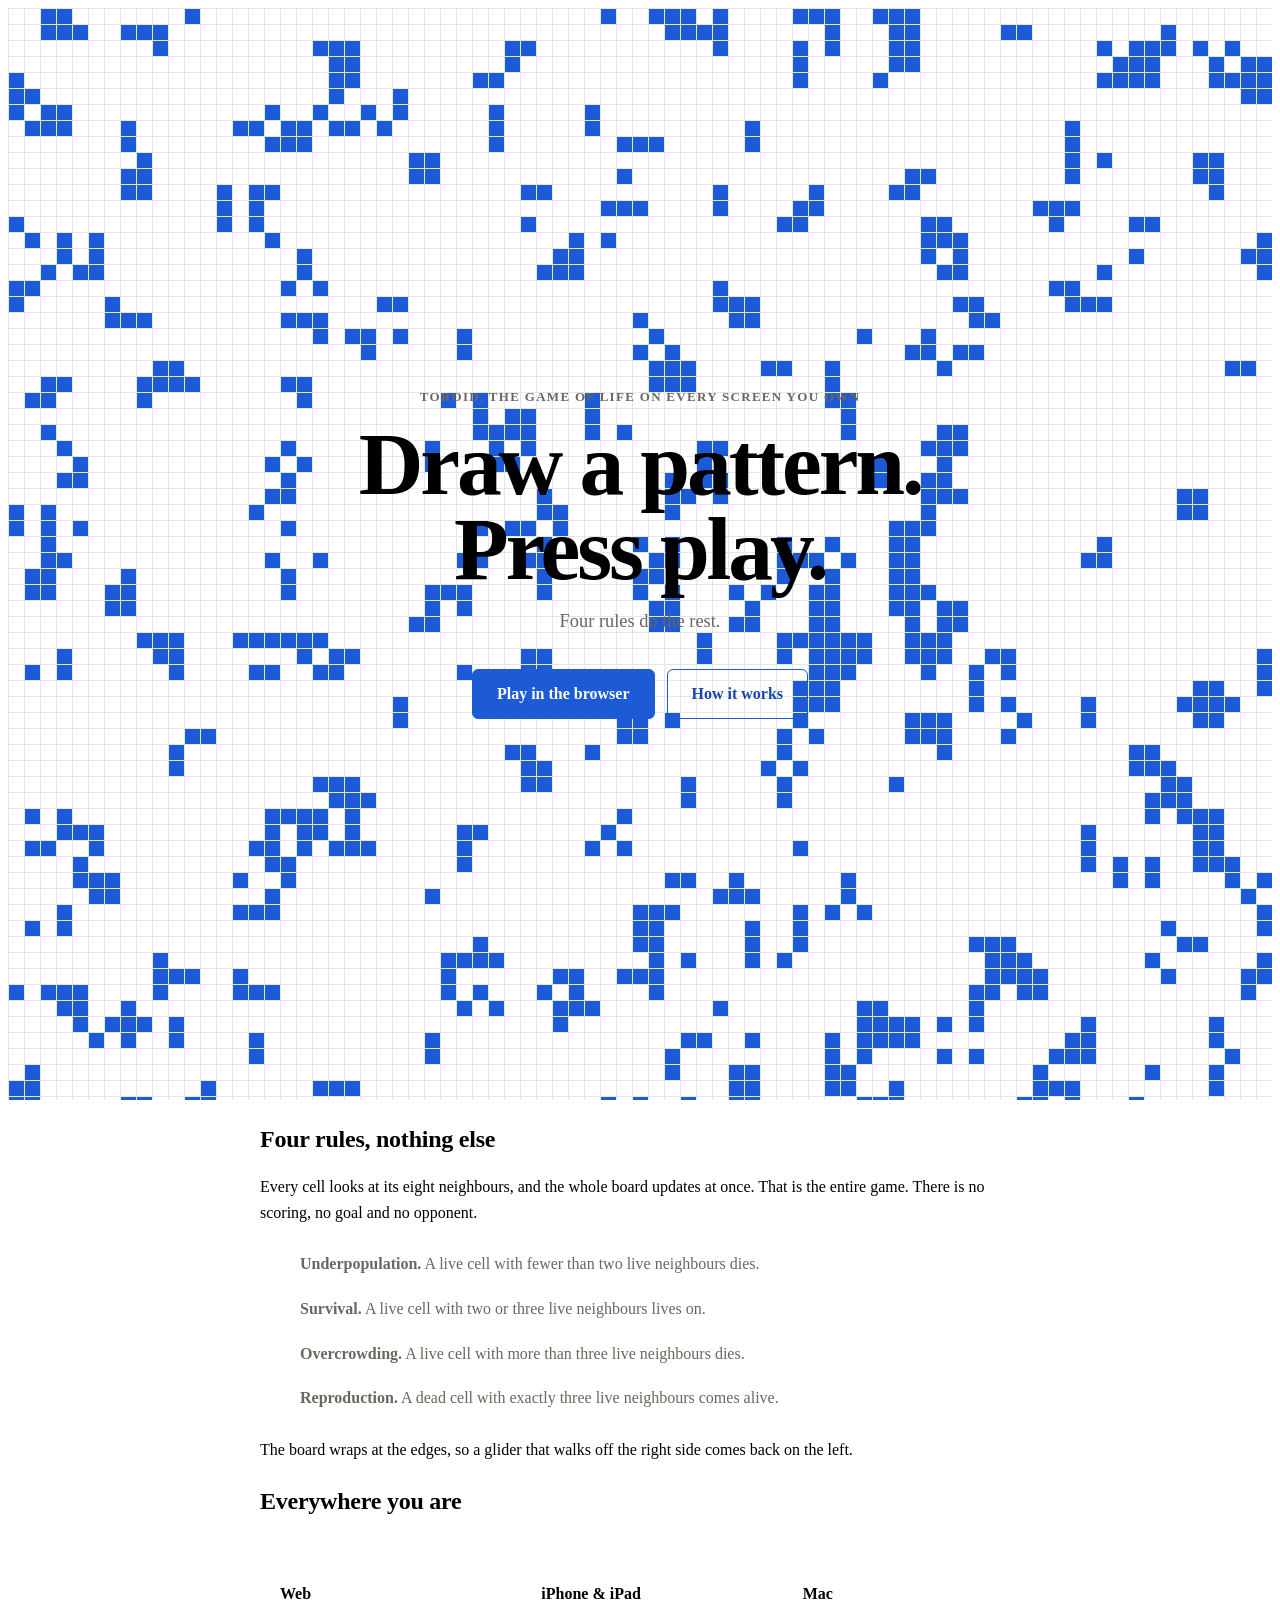
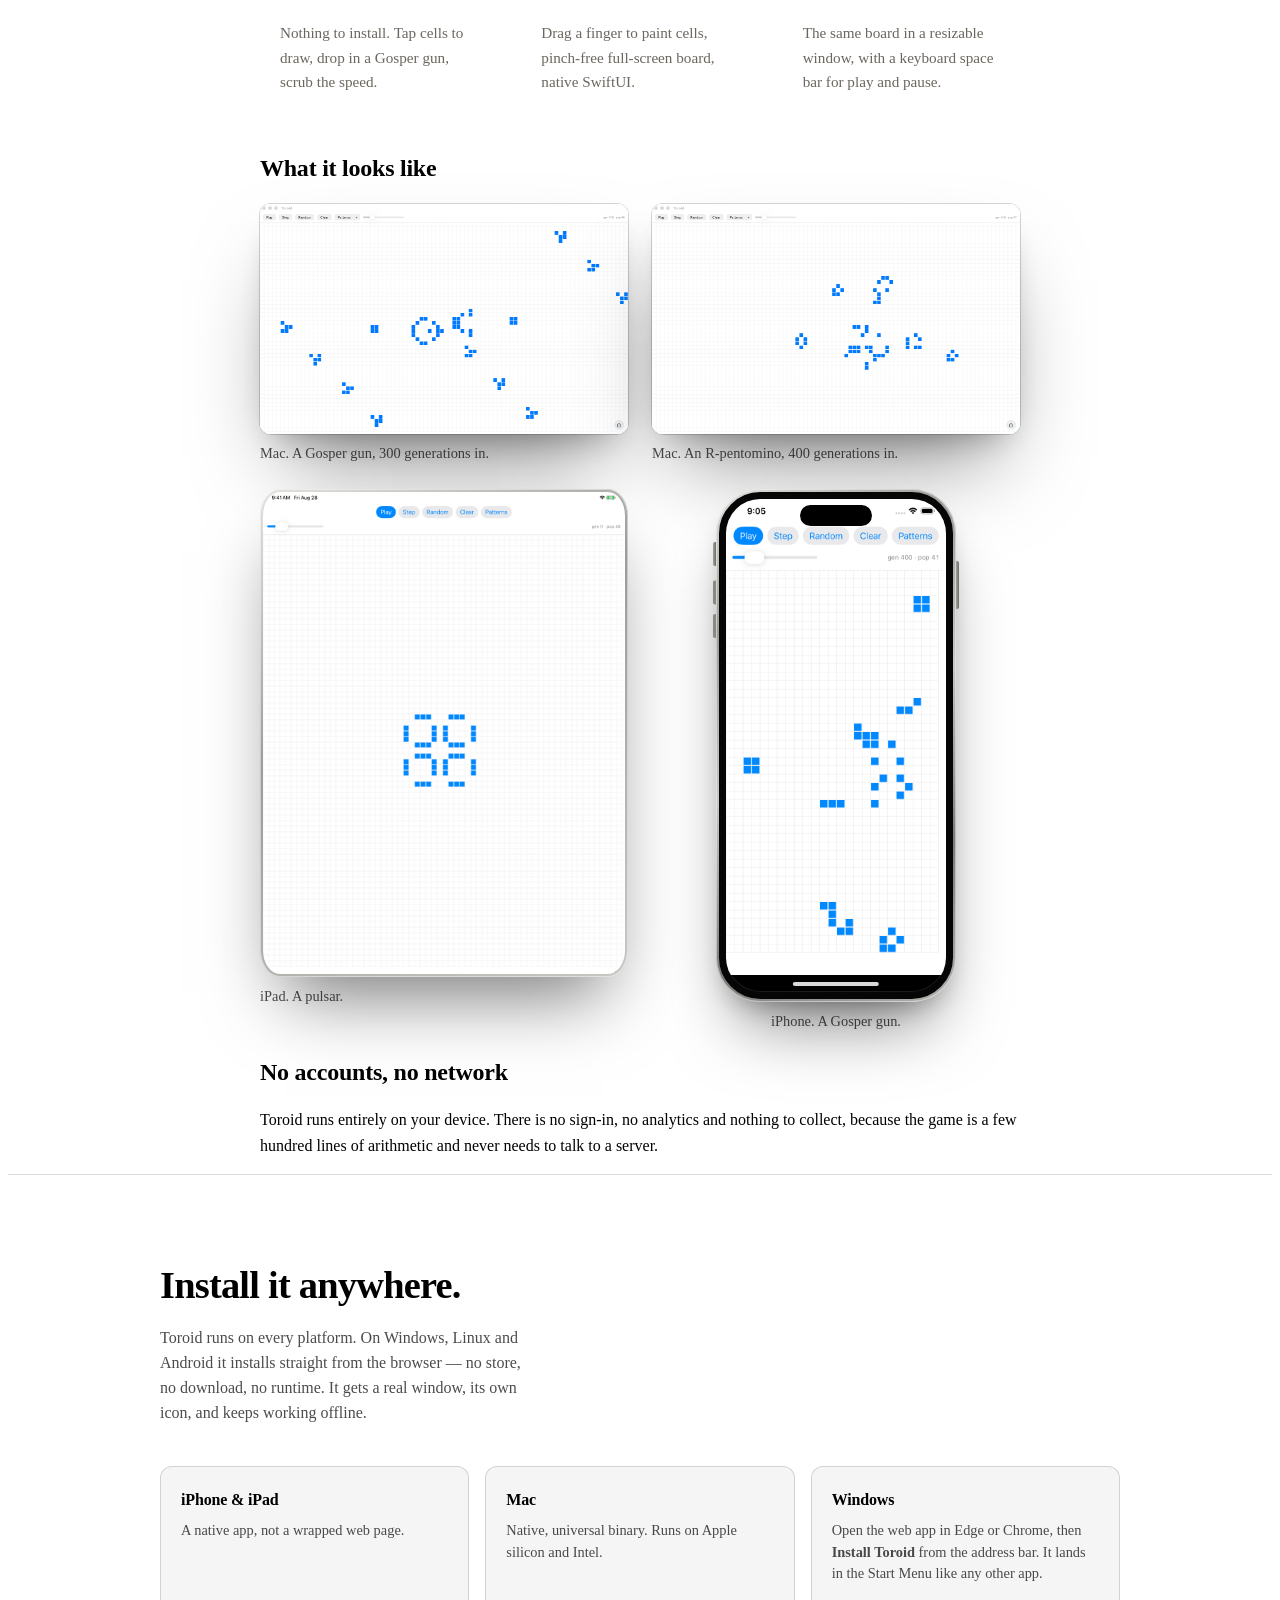
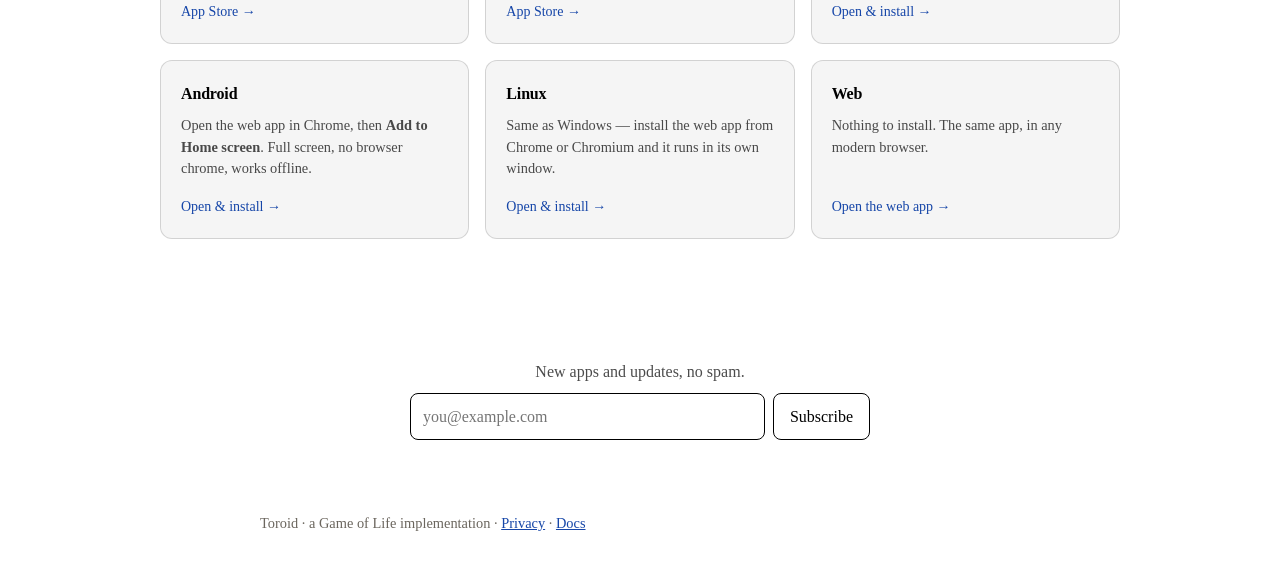
==== commit cdb4681d: "Web: Toroid is blue, landing and game; icon and native apps filed Co-Authored-By: Claude Opus 5.5 <n" ====
--- a/index.html
+++ b/index.html
@@ -21,8 +21,8 @@
 @import url("devices.css");
 /* white paper, not the shared cream (Joshua 2026-11-01); dark mode keeps the shared tokens */
 @media (prefers-color-scheme: light) { :root { --color-bg: #fff; --color-bg2: #f5f5f7; --color-hairline: #e5e5ea; } }
-:root{--accent:var(--clay);--link:var(--clay-deep);}
-@media (prefers-color-scheme: dark){:root{--link:var(--clay);}}
+:root{--accent:#1d5bd6;--link:#1646a8;}
+@media (prefers-color-scheme: dark){:root{--accent:#5b8cff;--link:#5b8cff;}}
 }
 *, *::before, *::after { margin: 0; padding: 0; box-sizing: border-box; }
 html { scroll-behavior: smooth; }
@@ -40,7 +40,7 @@
   padding: 6rem 0; background: var(--bg);
 }
 .hero .container { position: relative; z-index: 2; }
-/* the hero background is the game itself, full screen: a live board in the app's clay cells and grid */
+/* the hero background is the game itself, full screen: a live board in the app's blue cells and grid */
 #hero-canvas {
   position: absolute; inset: 0; z-index: 0; width: 100%; height: 100%; pointer-events: none;
 }
@@ -59,8 +59,8 @@
 /* the hero leads with the line that sells; the label carries the name */
 .hero-label { font-size: 13px; line-height: 16px; font-weight: 600; letter-spacing: .1em; text-transform: uppercase; color: var(--text2); margin: 0 0 16px; }
 .hero-h1 { font-size: clamp(44px, 7vw, 104px); line-height: .95; font-weight: 700; letter-spacing: -.035em; max-width: 1000px; margin: 0 auto; text-wrap: balance; }
-/* white on the dark clay (#e07856) is 3:1; solid buttons take the deeper clay in dark. Footer links underline so color is not the only cue. */
-@media (prefers-color-scheme: dark) { .btn:not(.ghost) { background: #b5502c; border-color: #b5502c; } }
+/* white on the light dark-mode blue is too faint; solid buttons take the deeper blue in dark. Footer links underline so color is not the only cue. */
+@media (prefers-color-scheme: dark) { .btn:not(.ghost) { background: #1d5bd6; border-color: #1d5bd6; } }
 footer a { text-decoration: underline; }
 /* the shared --text2 is 4.3:1 on the paper; a touch darker here so small text reads */
 @media (prefers-color-scheme: light) { :root { --text2: #6b665e; } }
@@ -278,7 +278,7 @@
     ctx.fillStyle = css('--color-hairline') || 'rgba(0,0,0,.08)';
     for (let x = 0; x <= w; x += CELL) ctx.fillRect(x, 0, 1, h);
     for (let y = 0; y <= h; y += CELL) ctx.fillRect(0, y, w, 1);
-    ctx.fillStyle = css('--accent') || '#b5502c';
+    ctx.fillStyle = css('--accent') || '#1d5bd6';
     for (let y = 0; y < life.rows; y++)
       for (let x = 0; x < life.cols; x++)
         if (life.get(x, y)) ctx.fillRect(x * CELL + 1, y * CELL + 1, CELL - 1, CELL - 1);
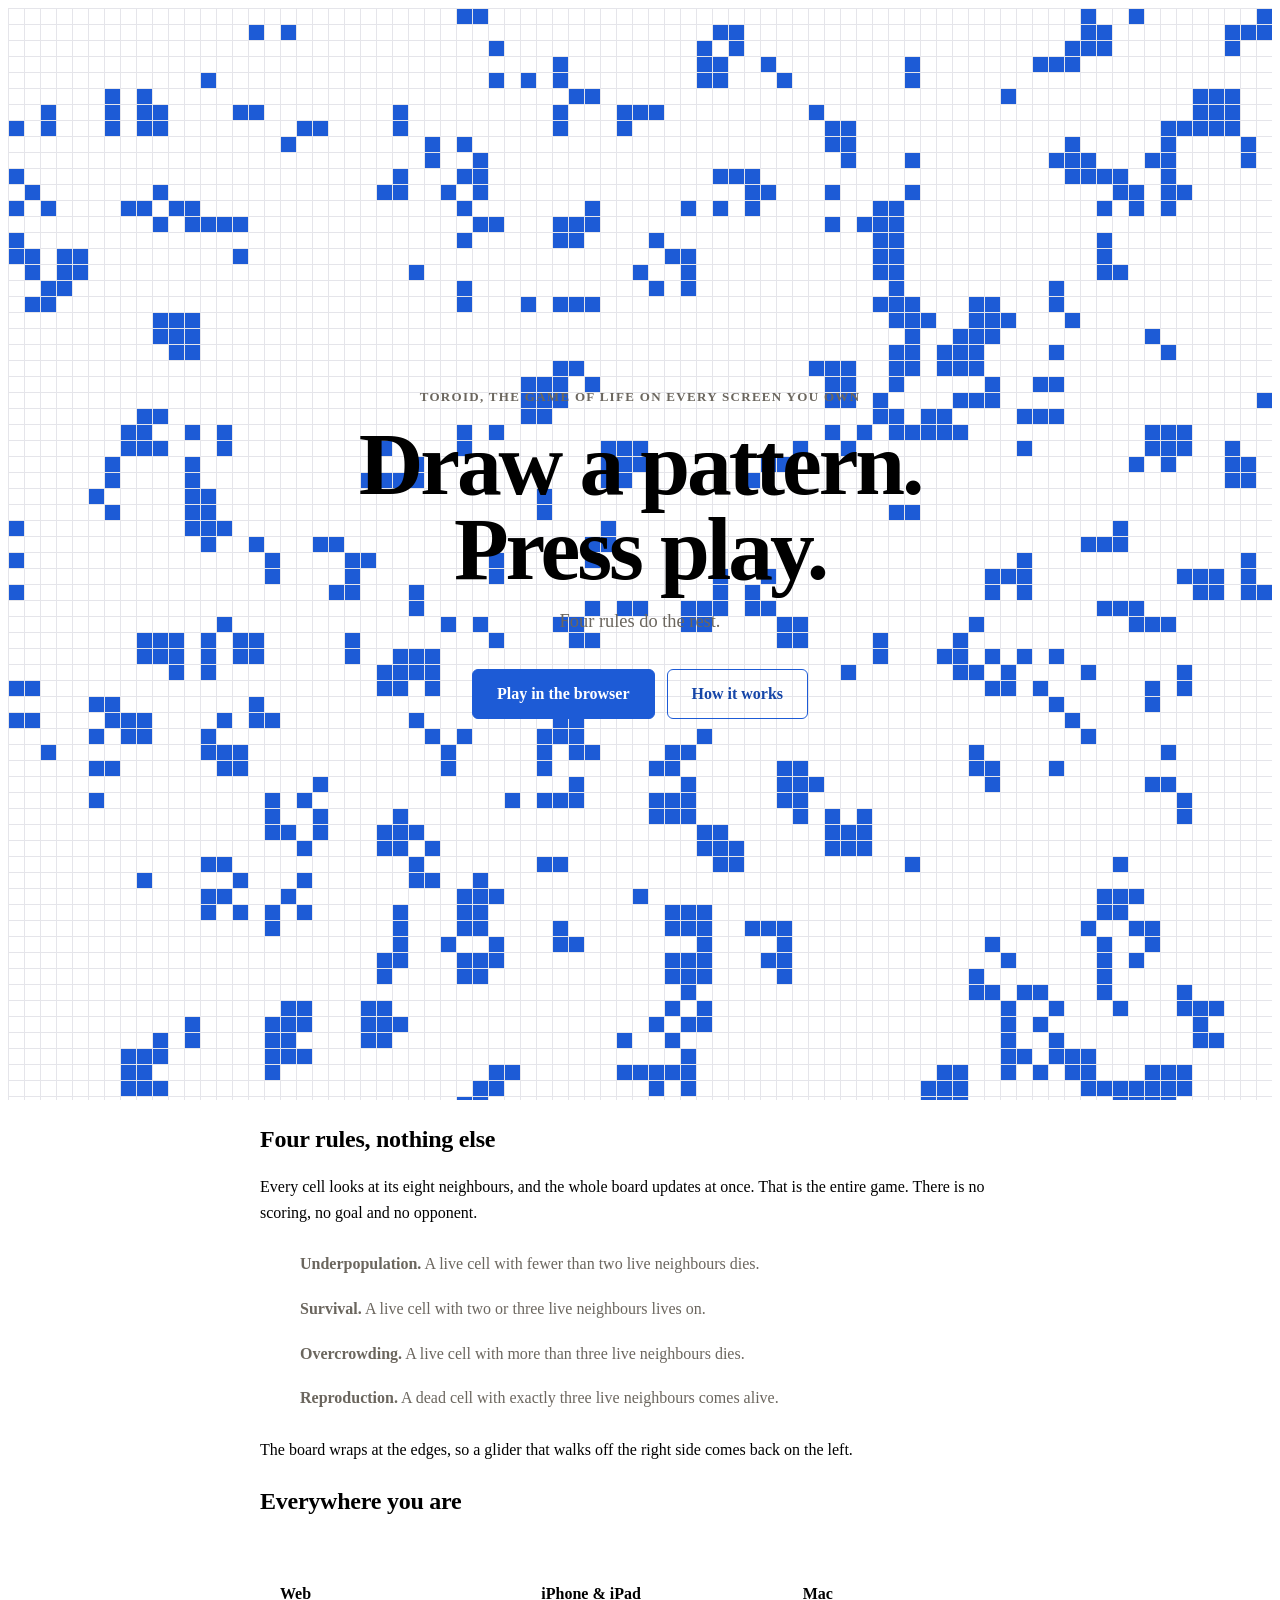
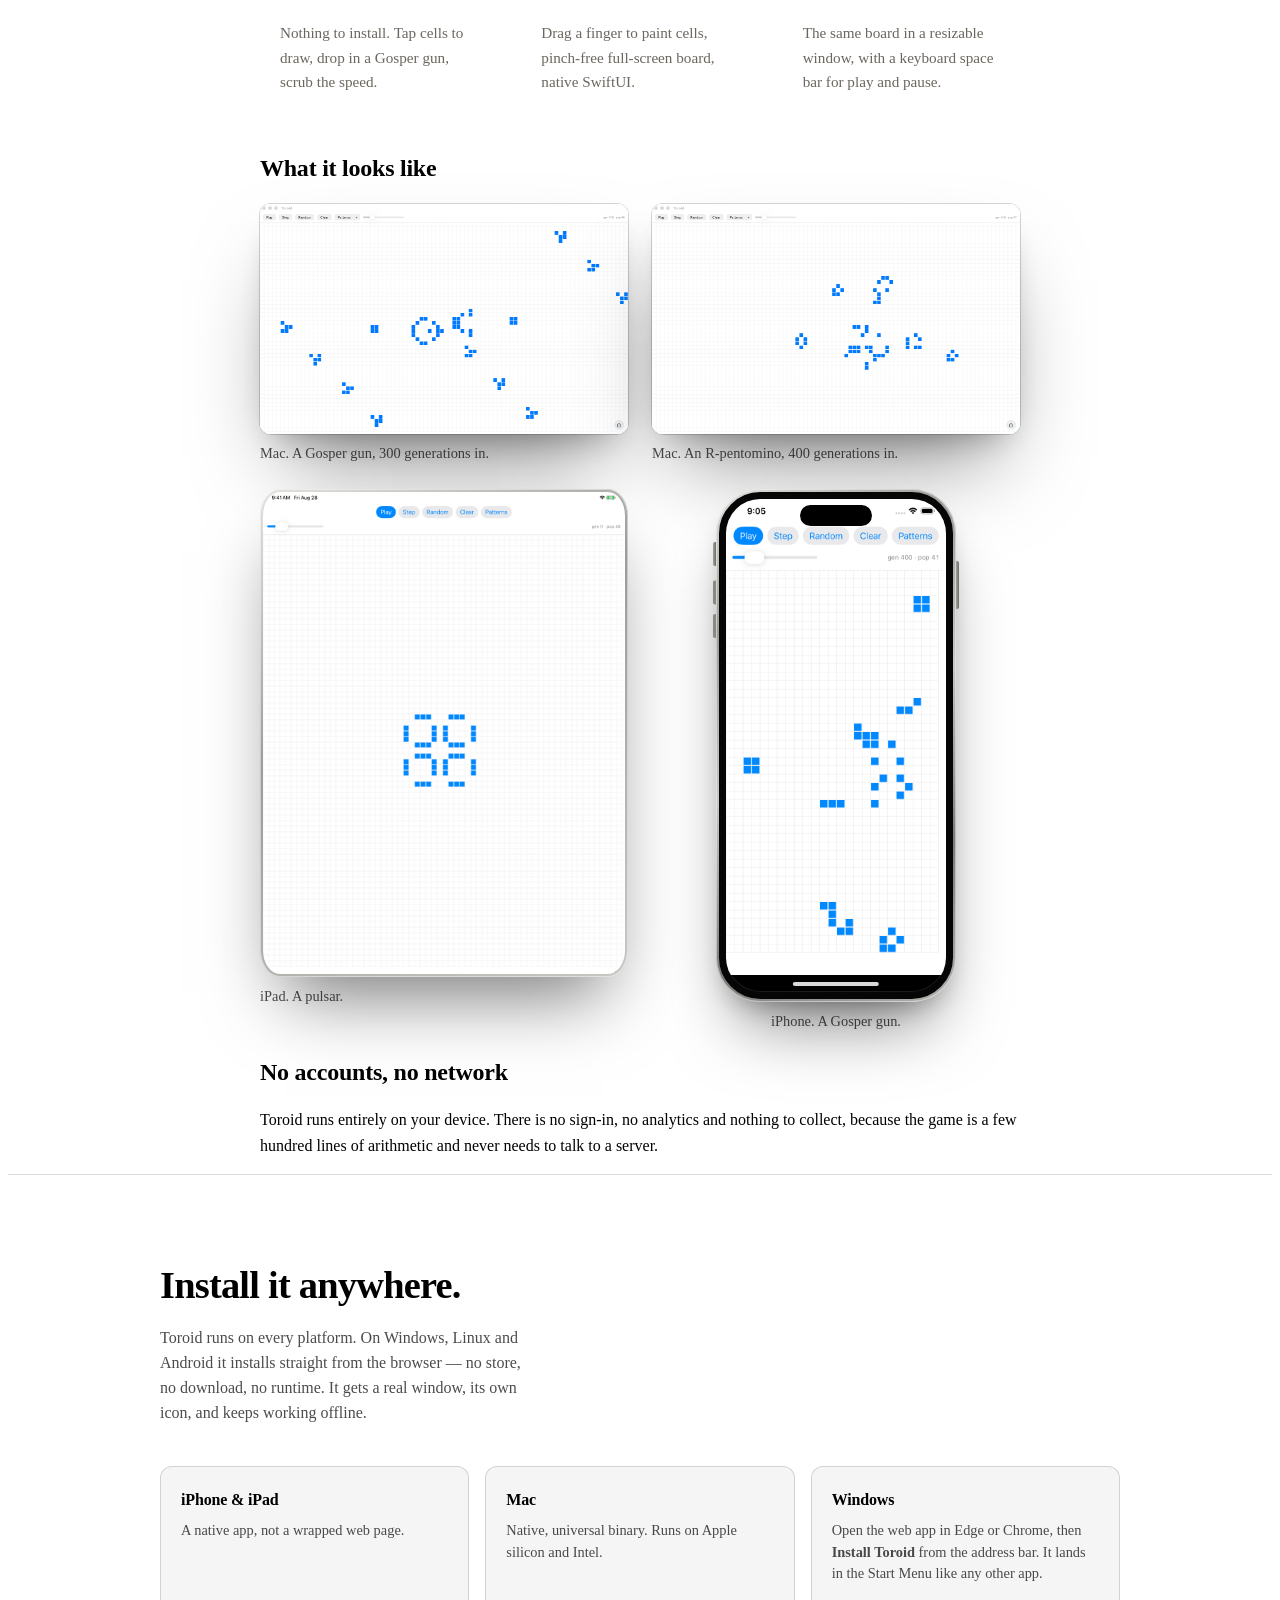
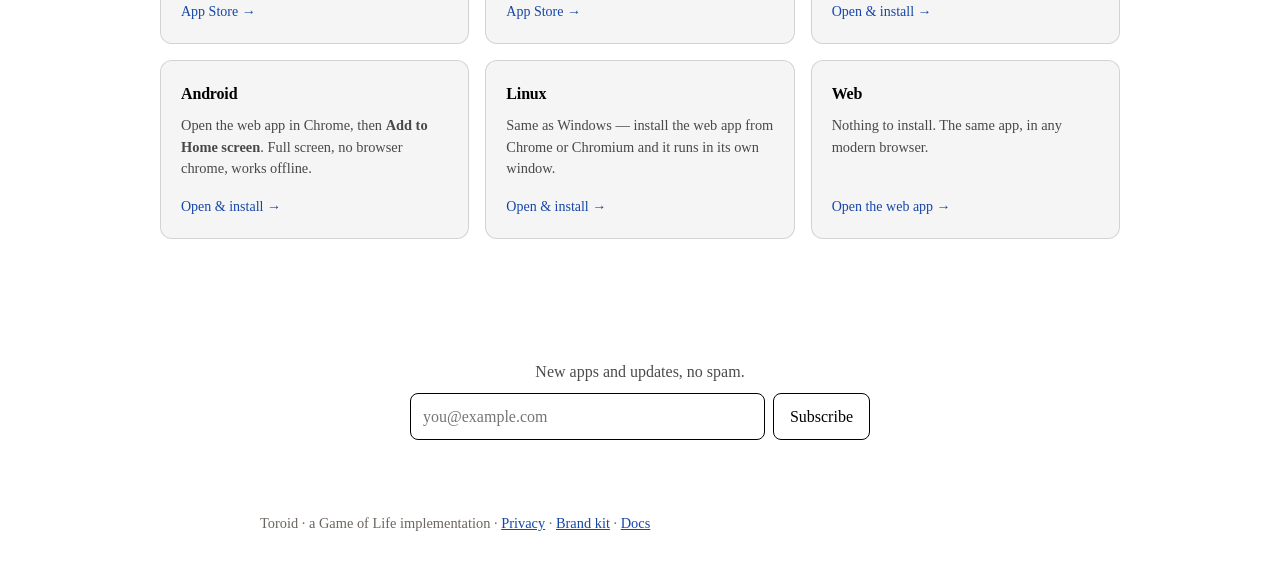
==== commit 52165593: "Brand kit page at /brand: mark, colour, type, space, components and files; dark accent in tokens Co-" ====
--- a/index.html
+++ b/index.html
@@ -240,7 +240,7 @@
 
 </main>
 
-<footer><div class="container">Toroid · a Game of Life implementation · <a href="privacy.html">Privacy</a> &middot; <a href="https://jaybulb.com/docs.html#conway">Docs</a></div></footer>
+<footer><div class="container">Toroid · a Game of Life implementation · <a href="privacy.html">Privacy</a> &middot; <a href="/brand/">Brand kit</a> &middot; <a href="https://jaybulb.com/docs.html#conway">Docs</a></div></footer>
 
 <script src="life.js"></script>
 <script>
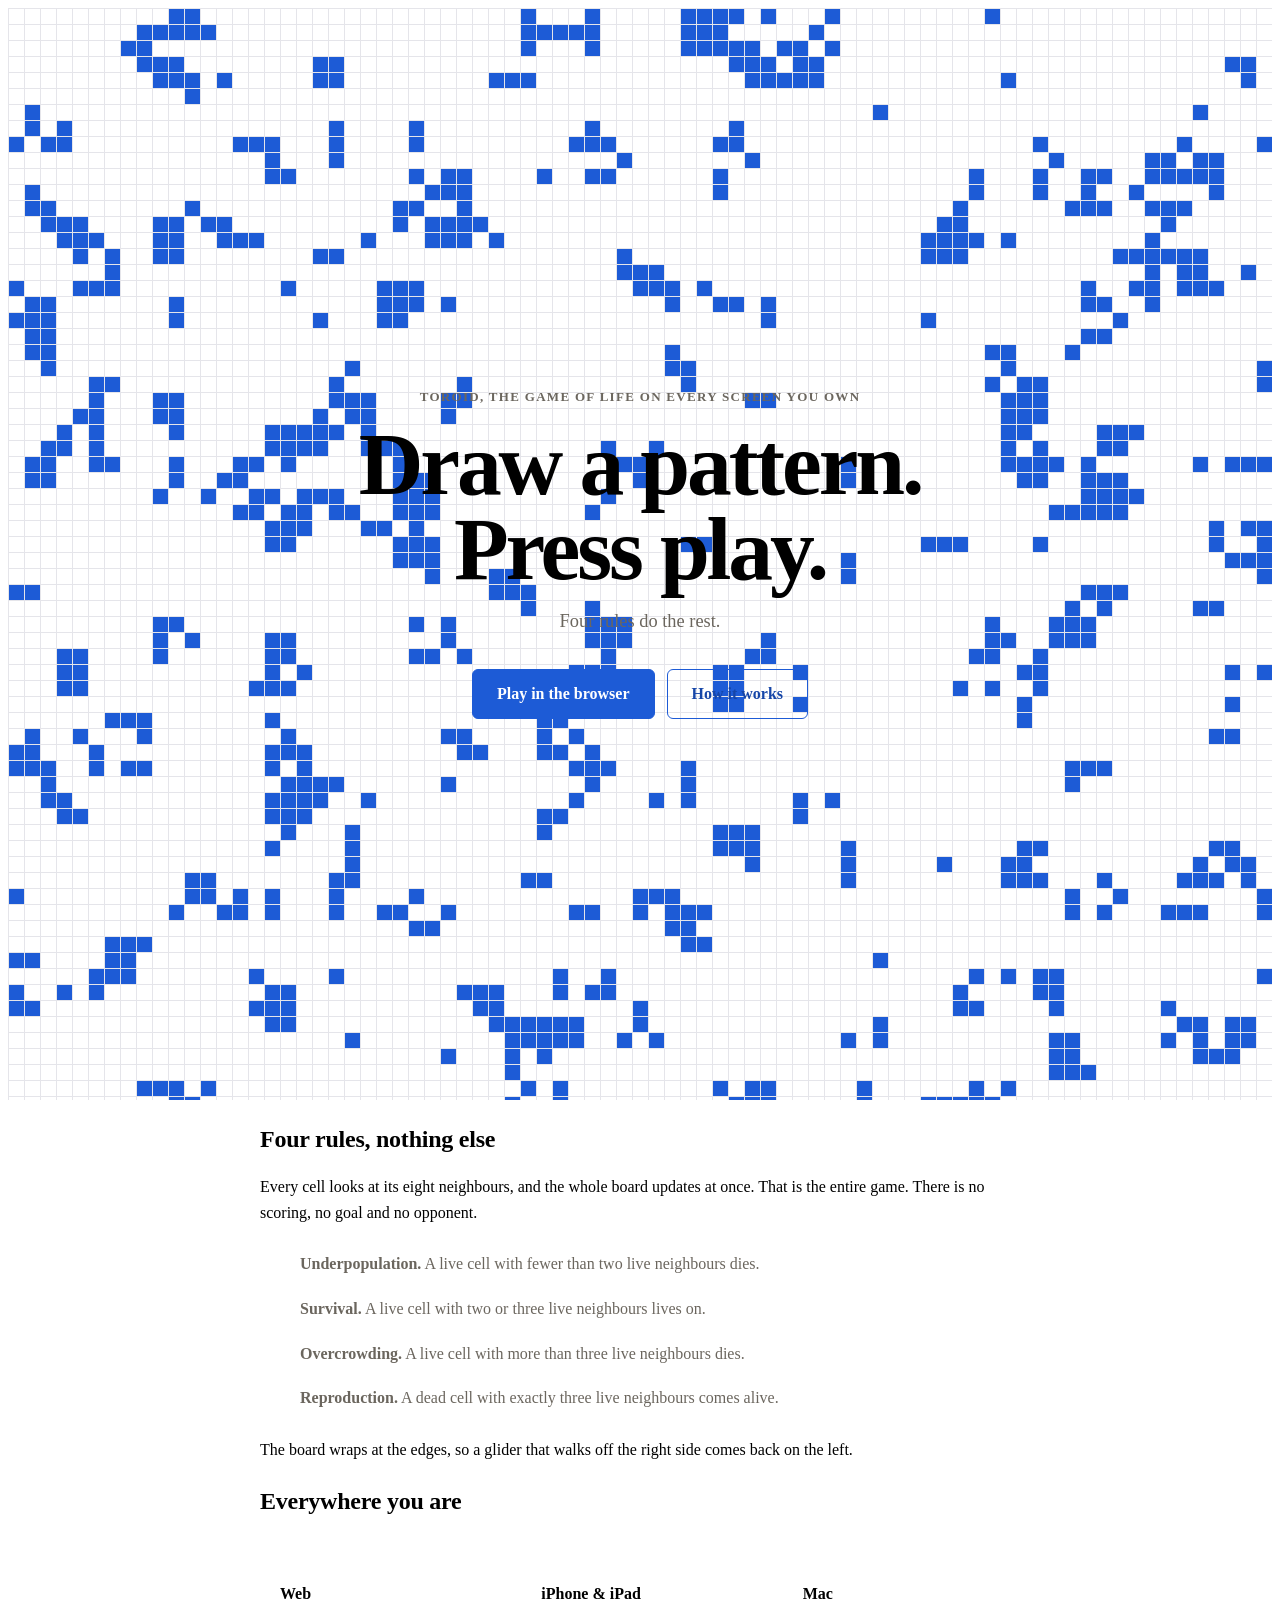
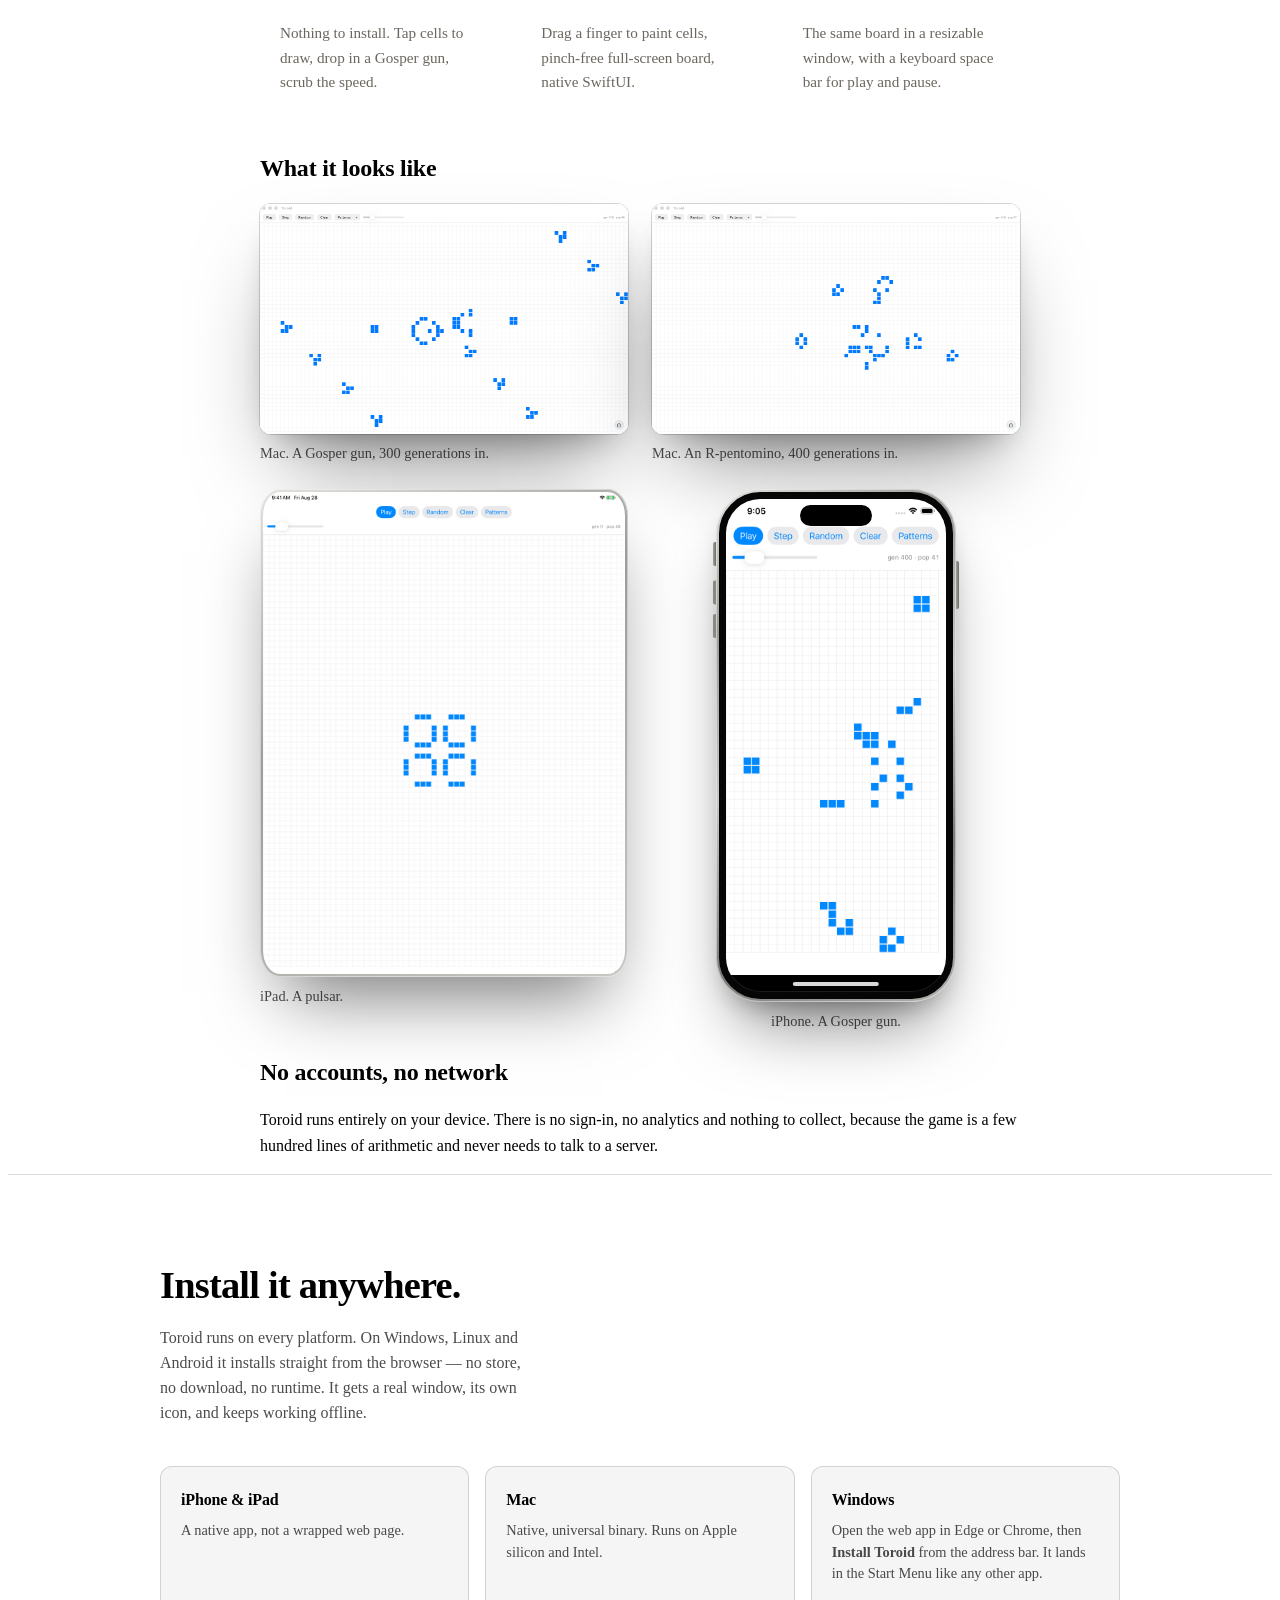
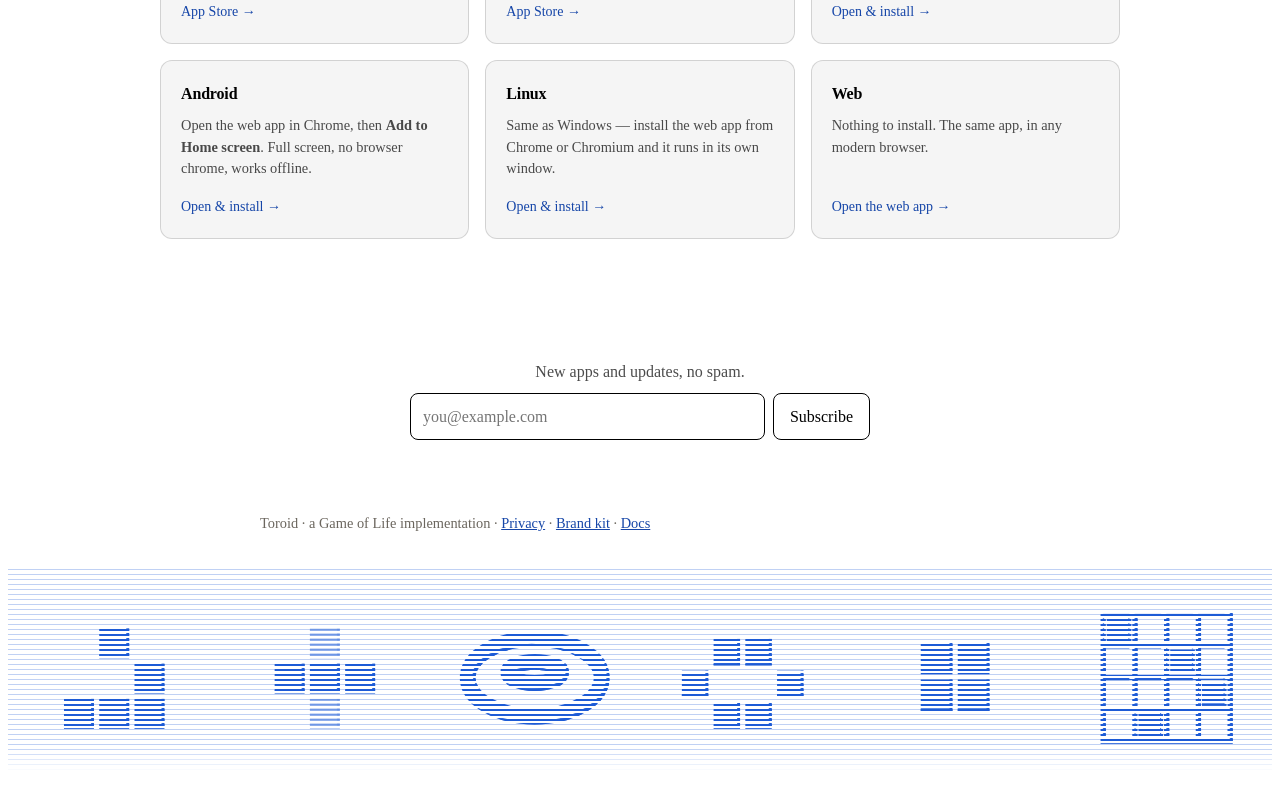
==== commit 70af5fee: "Landing: a footer band of the app's own glyphs Six glyphs of its own, cut like a line engraving on t" ====
--- a/index.html
+++ b/index.html
@@ -112,6 +112,7 @@
 .demo-caption{font-size:.9rem;opacity:.65;margin:1rem 0 0}
 .embed .demo,.embed footer,.embed nav{display:none!important}
 </style>
+<style>/* footer glyph band (footer-band.js) */ .word-band{color:var(--accent);position:relative;width:100%;margin:32px 0 0;height:clamp(120px,16vw,220px)} .word-canvas{position:absolute;inset:0;width:100%;height:100%;display:none} .word-band.live .word-canvas{display:block}</style>
 </head>
 <body>
 
@@ -240,7 +241,8 @@
 
 </main>
 
-<footer><div class="container">Toroid · a Game of Life implementation · <a href="privacy.html">Privacy</a> &middot; <a href="/brand/">Brand kit</a> &middot; <a href="https://jaybulb.com/docs.html#conway">Docs</a></div></footer>
+<footer><div class="container">Toroid · a Game of Life implementation · <a href="privacy.html">Privacy</a> &middot; <a href="/brand/">Brand kit</a> &middot; <a href="https://jaybulb.com/docs.html#conway">Docs</a></div>  <div class="word-band" aria-hidden="true"><canvas class="word-canvas"></canvas></div>
+</footer>
 
 <script src="life.js"></script>
 <script>
@@ -334,5 +336,6 @@
   window.addEventListener('scroll', function () { if (!ticking) { requestAnimationFrame(apply); ticking = true; } }, { passive: true });
 })();
 </script>
+<script src="footer-band.js" defer></script>
 </body>
 </html>
